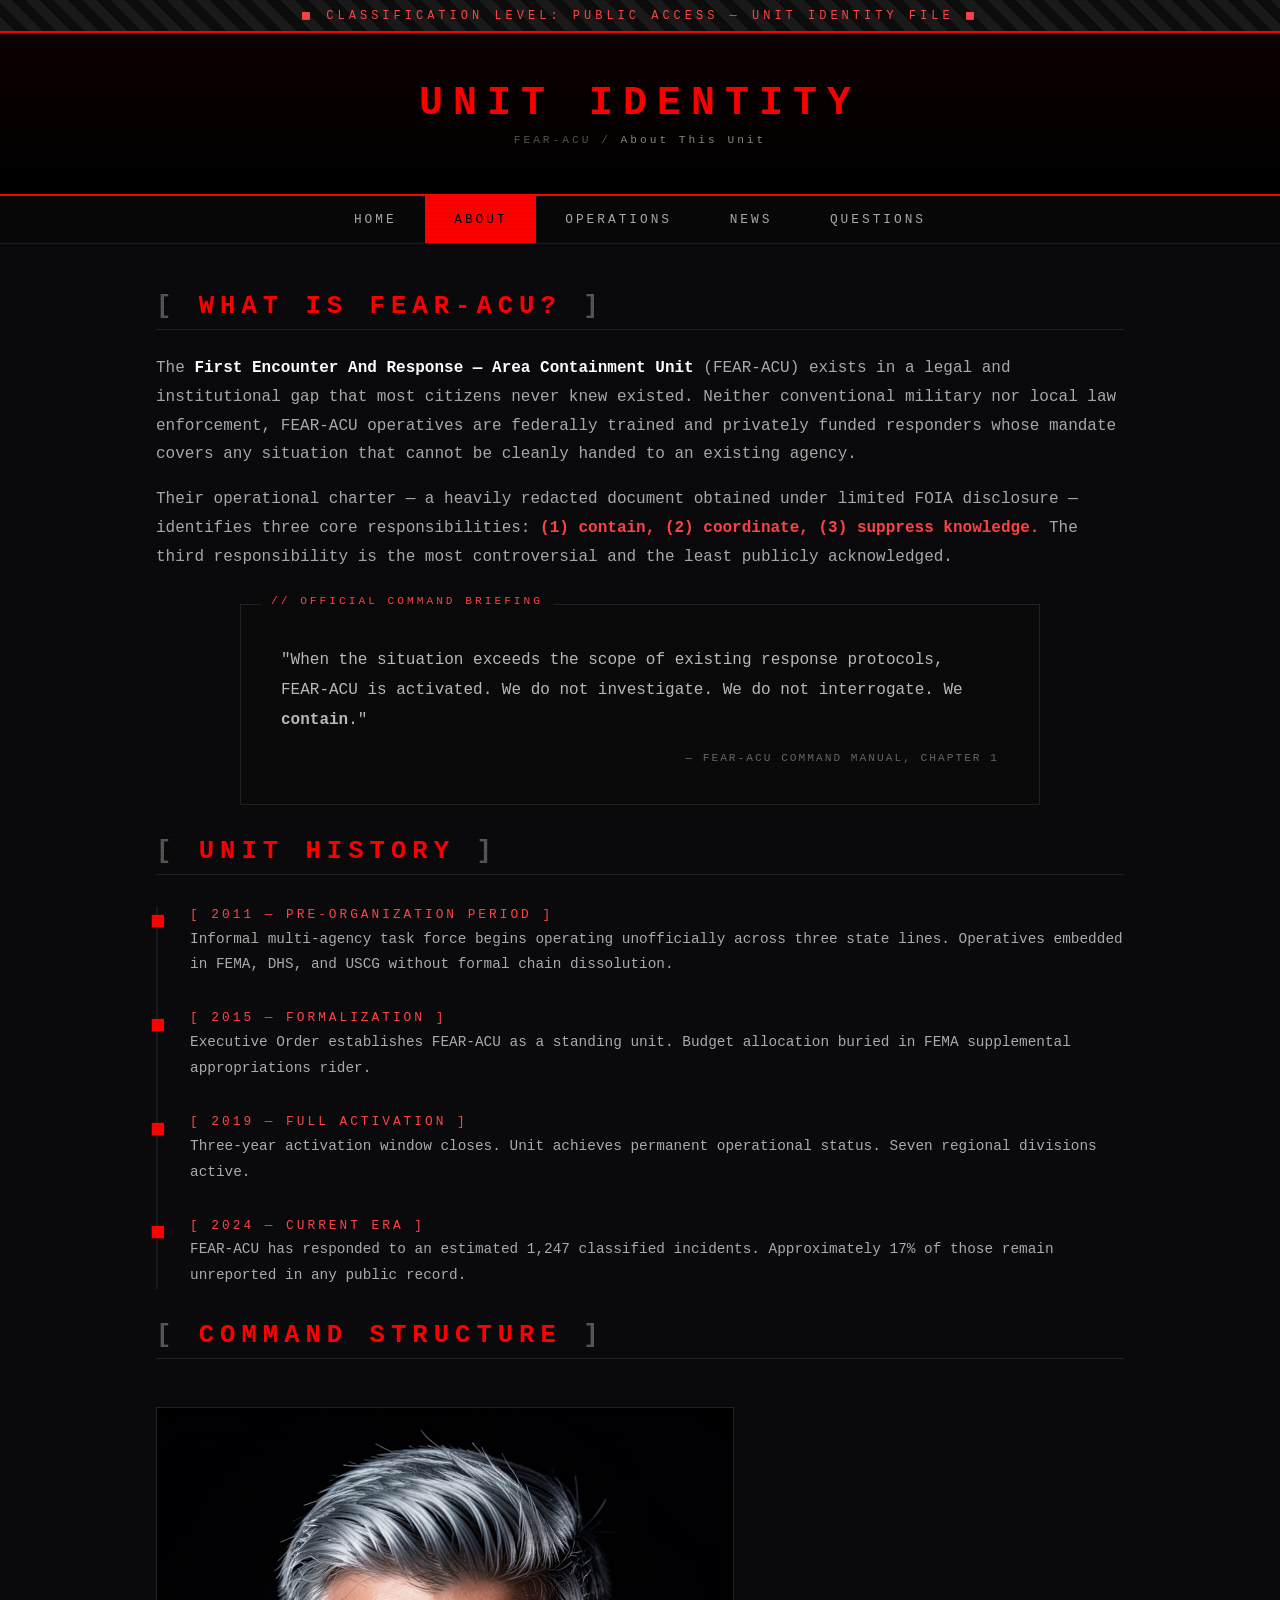
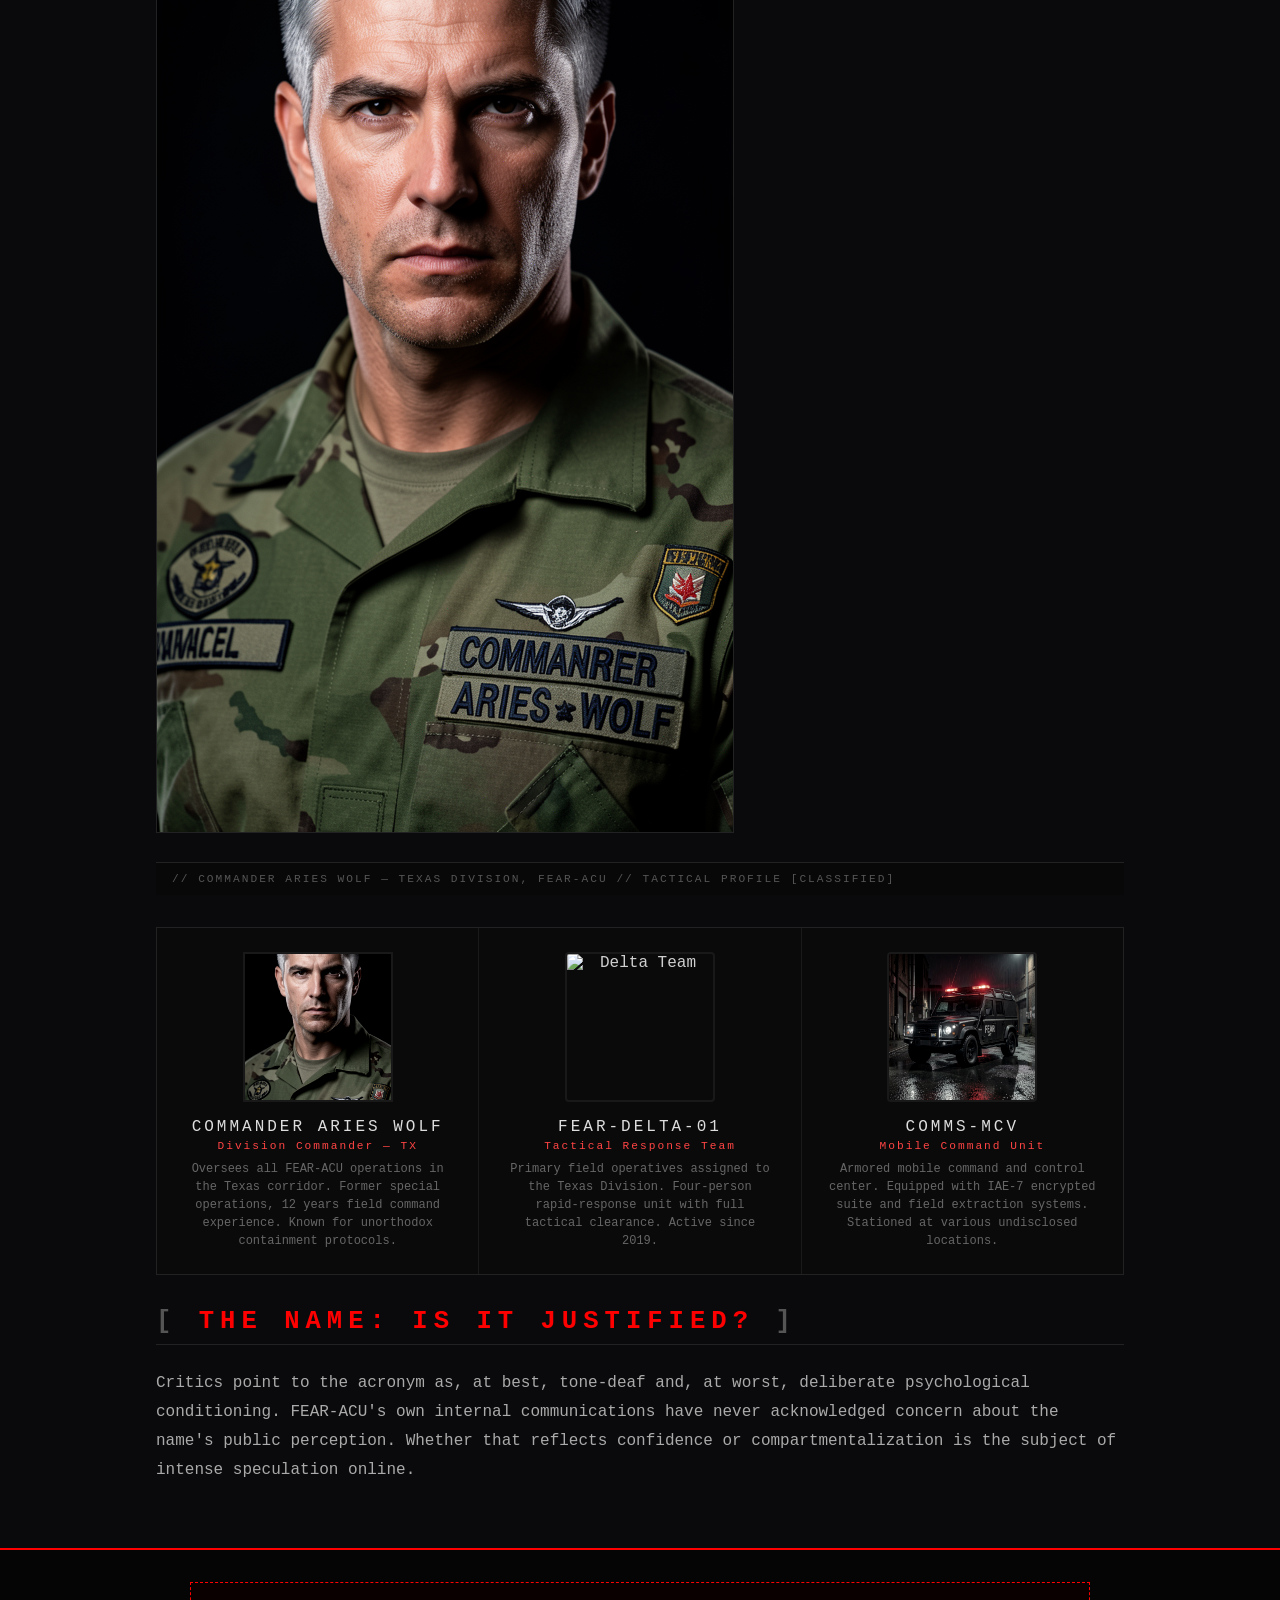
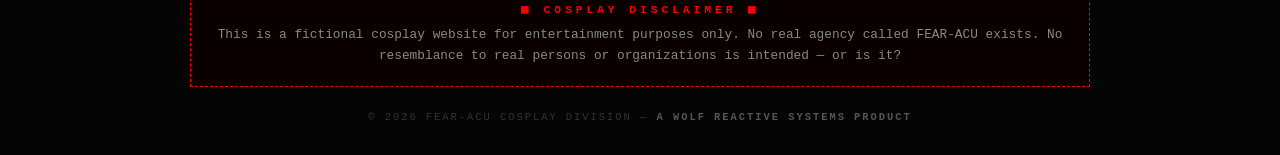
==== about.html @ 685857f3 "Initial commit: FEAR-ACU cosplay site – images + HTML + CSS" ====
<!DOCTYPE html>
<html lang="en">
<head>
    <meta charset="UTF-8">
    <meta name="viewport" content="width=device-width, initial-scale=1.0">
    <title>About FEAR-ACU | Unit Identity and Purpose</title>
    <link rel="stylesheet" href="style.css">
    <style>
        /* page-specific overrides */
        .about-hero {
            background: linear-gradient(180deg, #0d0000 0%, #000 100%);
            border-bottom: 2px solid #ff0000;
            padding: 3rem 1rem;
            text-align: center;
        }
        .about-hero h1 {
            font-size: 2.5rem;
            color: #ff0000;
            letter-spacing: 10px;
            text-transform: uppercase;
        }
        .about-hero .breadcrumb {
            font-size: 0.7rem;
            color: #555;
            letter-spacing: 3px;
            margin-top: 0.5rem;
        }
        .about-hero .breadcrumb span { color: #888; }

        .timeline {
            border-left: 2px solid #1a1a1a;
            padding-left: 2rem;
            margin: 2rem 0;
        }
        .timeline-item {
            margin-bottom: 2rem;
            position: relative;
        }
        .timeline-item::before {
            content: '◼';
            position: absolute;
            left: -2.5rem;
            top: 0.1rem;
            color: #ff0000;
            font-size: 1.2rem;
        }
        .tl-year {
            color: #ff4444;
            font-size: 0.8rem;
            letter-spacing: 3px;
            margin-bottom: 0.3rem;
        }
        .tl-text {
            color: #aaa;
            line-height: 1.8;
            font-size: 0.9rem;
        }
    </style>
</head>
<body>
    <div class="classified-bar">◼ CLASSIFICATION LEVEL: PUBLIC ACCESS — UNIT IDENTITY FILE ◼</div>

    <div class="about-hero">
        <h1>Unit Identity</h1>
        <div class="breadcrumb">FEAR-ACU / <span>About This Unit</span></div>
    </div>

    <nav>
        <ul>
            <li><a href="index.html">Home</a></li>
            <li><a href="about.html" class="active">About</a></li>
            <li><a href="operations.html">Operations</a></li>
            <li><a href="news.html">News</a></li>
            <li><a href="questions.html">Questions</a></li>
        </ul>
    </nav>

    <section>
        <h2>What Is FEAR-ACU?</h2>

        <p>
            The <strong style="color:#fff;">First Encounter And Response — Area Containment Unit</strong> (FEAR-ACU) exists
            in a legal and institutional gap that most citizens never knew existed. Neither conventional military nor local
            law enforcement, FEAR-ACU operatives are federally trained and privately funded responders whose mandate covers
            any situation that cannot be cleanly handed to an existing agency.
        </p>
        <p>
            Their operational charter — a heavily redacted document obtained under limited FOIA disclosure — identifies
            three core responsibilities: <strong style="color:#ff4444;">(1) contain, (2) coordinate, (3) suppress knowledge.</strong>
            The third responsibility is the most controversial and the least publicly acknowledged.
        </p>

        <div class="mission-block">
            <p>"When the situation exceeds the scope of existing response protocols, FEAR-ACU is activated. We do not investigate. We do not interrogate. We <strong>contain</strong>."</p>
            <div style="text-align:right; color:#666; font-size:0.7rem; letter-spacing:2px; margin-top:0.5rem;">— FEAR-ACU COMMAND MANUAL, CHAPTER 1</div>
        </div>

        <h2>Unit History</h2>
        <div class="timeline">
            <div class="timeline-item">
                <div class="tl-year">[ 2011 — PRE-ORGANIZATION PERIOD ]</div>
                <div class="tl-text">Informal multi-agency task force begins operating unofficially across three state lines. Operatives embedded in FEMA, DHS, and USCG without formal chain dissolution.</div>
            </div>
            <div class="timeline-item">
                <div class="tl-year">[ 2015 — FORMALIZATION ]</div>
                <div class="tl-text">Executive Order establishes FEAR-ACU as a standing unit. Budget allocation buried in FEMA supplemental appropriations rider.</div>
            </div>
            <div class="timeline-item">
                <div class="tl-year">[ 2019 — FULL ACTIVATION ]</div>
                <div class="tl-text">Three-year activation window closes. Unit achieves permanent operational status. Seven regional divisions active.</div>
            </div>
            <div class="timeline-item">
                <div class="tl-year">[ 2024 — CURRENT ERA ]</div>
                <div class="tl-text">FEAR-ACU has responded to an estimated 1,247 classified incidents. Approximately 17% of those remain unreported in any public record.</div>
            </div>
        </div>

        <h2>Command Structure</h2>
        <img src="images/commander-aries.png" alt="Commander Aries Wolf" class="img-block">
        <div class="img-caption">// COMMANDER ARIES WOLF — TEXAS DIVISION, FEAR-ACU // TACTICAL PROFILE [CLASSIFIED]</div>

        <div class="team-grid">
            <div class="team-card">
                <img src="images/commander-aries.png" alt="Commander Wolf">
                <div class="team-name">Commander Aries Wolf</div>
                <div class="team-rank">Division Commander — TX</div>
                <div class="team-role">Oversees all FEAR-ACU operations in the Texas corridor. Former special operations, 12 years field command experience. Known for unorthodox containment protocols.</div>
            </div>
            <div class="team-card">
                <img src="images/team.png" alt="Delta Team" style="border-radius:4px;">
                <div class="team-name">FEAR-DELTA-01</div>
                <div class="team-rank">Tactical Response Team</div>
                <div class="team-role">Primary field operatives assigned to the Texas Division. Four-person rapid-response unit with full tactical clearance. Active since 2019.</div>
            </div>
            <div class="team-card">
                <img src="images/vehicle.png" alt="Mobile Command" style="border-radius:4px;">
                <div class="team-name">COMMS-MCV</div>
                <div class="team-rank">Mobile Command Unit</div>
                <div class="team-role">Armored mobile command and control center. Equipped with IAE-7 encrypted suite and field extraction systems. Stationed at various undisclosed locations.</div>
            </div>
        </div>

        <h2>The Name: Is It Justified?</h2>
        <p>
            Critics point to the acronym as, at best, tone-deaf and, at worst, deliberate psychological conditioning.
            FEAR-ACU's own internal communications have never acknowledged concern about the name's public perception.
            Whether that reflects confidence or compartmentalization is the subject of intense speculation online.
        </p>

    </section>

    <footer>
        <div class="disclaimer">
            <div class="disclaimer-label">◼ Cosplay Disclaimer ◼</div>
            <p>This is a fictional cosplay website for entertainment purposes only. No real agency called FEAR-ACU exists. No resemblance to real persons or organizations is intended — or is it?</p>
        </div>
        <div class="corp-info">© 2026 FEAR-ACU COSPLAY DIVISION — <b>A WOLF REACTIVE SYSTEMS PRODUCT</b></div>
    </footer>

    <script>
        document.head.insertAdjacentHTML('beforeend', `
            <style>
                body::after{content:'';position:fixed;top:0;left:0;right:0;bottom:0;
                background:repeating-linear-gradient(0deg,transparent,transparent 2px,rgba(0,0,0,0.03) 2px,rgba(0,0,0,0.03) 4px);
                pointer-events:none;z-index:9999;}
            </style>`);
    </script>
</body>
</html>
---- style.css ----
* { margin: 0; padding: 0; box-sizing: border-box; }

        body {
            background: #0a0a0c;
            color: #c8c8c8;
            font-family: 'Courier New', Courier, monospace;
            min-height: 100vh;
        }

        /* CLASSIFIED BAR */
        .classified-bar {
            background: repeating-linear-gradient(
                45deg,
                #1a1a1a,
                #1a1a1a 10px,
                #0d0d0d 10px,
                #0d0d0d 20px
            );
            text-align: center;
            padding: 8px;
            border-bottom: 2px solid #ff0000;
            font-size: 0.75rem;
            letter-spacing: 4px;
            color: #ff4444;
            text-transform: uppercase;
            animation: blink-bar 3s infinite;
        }
        @keyframes blink-bar {
            0%, 90%, 100% { opacity: 1; }
            95% { opacity: 0.4; }
        }

        /* HEADER */
        header {
            background: linear-gradient(180deg, #0d0d0d 0%, #000 100%);
            border-bottom: 1px solid #222;
            padding: 2rem 1rem;
            text-align: center;
            position: relative;
            overflow: hidden;
        }
        header::before {
            content: '▌▌▌▌▌▌';
            position: absolute;
            top: 0;
            left: 0;
            right: 0;
            color: #ff0000;
            font-size: 0.6rem;
            letter-spacing: 4px;
            line-height: 1.2rem;
            opacity: 0.3;
        }
        .logo {
            display: flex;
            flex-direction: column;
            align-items: center;
            gap: 1rem;
        }
        .logo-img {
            width: 140px;
            height: 140px;
            border: 2px solid #ff0000;
            image-rendering: auto;
        }
        .logo-text {
            font-size: 2.8rem;
            font-weight: bold;
            color: #ff0000;
            letter-spacing: 8px;
            text-shadow: 0 0 20px rgba(255,0,0,0.5), 0 0 40px rgba(255,0,0,0.3);
            line-height: 1.1;
        }
        .logo-subtitle {
            font-size: 0.9rem;
            color: #888;
            letter-spacing: 6px;
            margin-top: 0.5rem;
        }
        .status-badge {
            display: inline-block;
            margin-top: 1rem;
            padding: 4px 16px;
            border: 1px solid #ff0000;
            color: #ff0000;
            font-size: 0.7rem;
            letter-spacing: 3px;
            background: rgba(255,0,0,0.05);
        }
        .status-dot {
            display: inline-block;
            width: 8px;
            height: 8px;
            background: #ff0000;
            border-radius: 50%;
            margin-right: 8px;
            animation: pulse-dot 1.5s infinite;
        }
        @keyframes pulse-dot {
            0%, 100% { opacity: 1; box-shadow: 0 0 6px #ff0000; }
            50% { opacity: 0.3; box-shadow: 0 0 2px #ff0000; }
        }

        /* NAVIGATION */
        nav {
            background: #080808;
            border-bottom: 1px solid #1a1a1a;
            padding: 0;
            position: sticky;
            top: 0;
            z-index: 100;
        }
        nav ul {
            list-style: none;
            display: flex;
            justify-content: center;
            flex-wrap: wrap;
        }
        nav li {
            position: relative;
        }
        nav a {
            display: block;
            padding: 1rem 1.8rem;
            color: #aaa;
            text-decoration: none;
            font-size: 0.8rem;
            letter-spacing: 3px;
            text-transform: uppercase;
            border-right: 1px solid #111;
            transition: all 0.2s;
        }
        nav a:hover, nav a.active {
            background: #ff0000;
            color: #000;
        }
        nav a:last-child { border-right: none; }

        /* SECTIONS */
        section {
            padding: 3rem 1rem;
            max-width: 1000px;
            margin: 0 auto;
        }
        h2 {
            color: #ff0000;
            font-size: 1.6rem;
            letter-spacing: 6px;
            text-transform: uppercase;
            border-bottom: 1px solid #222;
            padding-bottom: 0.5rem;
            margin-bottom: 1.5rem;
        }
        h2::before {
            content: '[ ';
            color: #555;
        }
        h2::after {
            content: ' ]';
            color: #555;
        }
        h3 {
            color: #ddd;
            letter-spacing: 2px;
            margin: 1.5rem 0 0.5rem;
            font-size: 1.1rem;
        }
        p {
            line-height: 1.8;
            margin-bottom: 1rem;
            color: #aaa;
        }

        /* HOME - SPLASH LAYOUT */
        #home {
            padding: 0;
        }
        .hero {
            position: relative;
            text-align: center;
            min-height: 70vh;
            display: flex;
            align-items: center;
            justify-content: center;
            flex-direction: column;
            padding: 3rem 1rem;
            background: radial-gradient(ellipse at center, #1a0000 0%, #000 70%);
            border-bottom: 2px solid #ff0000;
        }
        .hero-line {
            font-size: 0.75rem;
            letter-spacing: 8px;
            color: #ff4444;
            text-transform: uppercase;
            margin: 0.3rem 0;
        }
        .hero-title {
            font-size: 5rem;
            font-weight: bold;
            color: #ff0000;
            letter-spacing: 15px;
            text-shadow: 0 0 30px rgba(255,0,0,0.6), 0 0 60px rgba(255,0,0,0.3);
            margin: 1rem 0;
            line-height: 1;
        }
        .hero-sub {
            font-size: 1.6rem;
            color: #aaa;
            letter-spacing: 6px;
            margin: 0.5rem 0;
        }
        .hero-unit-type {
            font-size: 1rem;
            letter-spacing: 4px;
            color: #666;
            margin-top: 1.5rem;
            border-top: 1px solid #333;
            padding-top: 1rem;
        }
        .hero-unit-type span {
            color: #aaa;
        }

        /* MISSION BLOCK */
        .mission-block {
            background: #0a0a0a;
            border: 1px solid #222;
            padding: 2.5rem;
            margin: 2rem auto;
            max-width: 800px;
            position: relative;
        }
        .mission-block::before {
            content: '// OFFICIAL COMMAND BRIEFING';
            position: absolute;
            top: -10px;
            left: 20px;
            background: #0a0a0a;
            padding: 0 10px;
            color: #ff4444;
            font-size: 0.7rem;
            letter-spacing: 3px;
        }
        .mission-block p {
            color: #bbb;
            font-size: 1rem;
            line-height: 1.9;
        }

        /* HOME STAT STRIP */
        .stat-strip {
            display: grid;
            grid-template-columns: repeat(auto-fit, minmax(200px, 1fr));
            gap: 1px;
            background: #1a1a1a;
            border-top: 1px solid #222;
            border-bottom: 1px solid #222;
        }
        .stat-box {
            background: #0a0a0a;
            padding: 1.5rem;
            text-align: center;
        }
        .stat-num {
            font-size: 2rem;
            color: #ff0000;
            font-weight: bold;
            letter-spacing: 3px;
        }
        .stat-label {
            font-size: 0.65rem;
            color: #666;
            letter-spacing: 3px;
            text-transform: uppercase;
            margin-top: 0.3rem;
        }

        /* VEHICLE SHOWCASE */
        .vehicle-showcase {
            display: grid;
            grid-template-columns: 1fr 1fr;
            align-items: center;
            gap: 2rem;
            border: 1px solid #222;
            padding: 2rem;
            margin: 2rem 0;
            background: #0a0a0a;
        }
        .vehicle-img {
            width: 100%;
            border: 1px solid #222;
            display: block;
        }
        .vehicle-specs h3 {
            color: #ff4444;
            letter-spacing: 3px;
            margin-bottom: 1rem;
        }
        .spec-row {
            display: flex;
            justify-content: space-between;
            border-bottom: 1px dotted #222;
            padding: 0.4rem 0;
            font-size: 0.85rem;
        }
        .spec-key { color: #666; letter-spacing: 2px; text-transform: uppercase; }
        .spec-val { color: #ccc; }

        /* IMAGE BLOCKS */
        .img-block {
            border: 1px solid #222;
            margin: 1.5rem 0;
            overflow: hidden;
        }
        .img-block img {
            width: 100%;
            display: block;
            opacity: 0.85;
            transition: opacity 0.3s;
            filter: saturate(0.7);
        }
        .img-block:hover img { opacity: 1; filter: saturate(1); }
        .img-caption {
            background: #080808;
            padding: 0.6rem 1rem;
            font-size: 0.7rem;
            color: #555;
            letter-spacing: 2px;
            text-transform: uppercase;
            border-top: 1px solid #222;
        }

        /* ABOUT - TEAM GRID */
        .team-grid {
            display: grid;
            grid-template-columns: repeat(auto-fit, minmax(240px, 1fr));
            gap: 1px;
            background: #1a1a1a;
            border: 1px solid #222;
            margin: 2rem 0;
        }
        .team-card {
            background: #0a0a0a;
            padding: 1.5rem;
            text-align: center;
            transition: background 0.3s;
        }
        .team-card:hover { background: #0d0000; }
        .team-card img {
            width: 150px;
            height: 150px;
            object-fit: cover;
            border: 2px solid #222;
            margin-bottom: 1rem;
            filter: grayscale(40%) contrast(1.1);
            display: block;
            margin: 0 auto 1rem;
        }
        .team-name {
            color: #ddd;
            font-size: 1rem;
            letter-spacing: 3px;
            text-transform: uppercase;
            margin-bottom: 0.3rem;
        }
        .team-rank {
            color: #ff4444;
            font-size: 0.7rem;
            letter-spacing: 2px;
        }
        .team-role {
            color: #666;
            font-size: 0.75rem;
            margin-top: 0.5rem;
            line-height: 1.5;
        }

        /* NEWS GRID */
        .news-grid {
            display: grid;
            grid-template-columns: repeat(auto-fit, minmax(300px, 1fr));
            gap: 1px;
            background: #1a1a1a;
            border: 1px solid #222;
        }
        .news-card {
            background: #0a0a0a;
            padding: 1.5rem;
            border-bottom: 1px solid #1a1a1a;
        }
        .news-tag {
            background: #ff0000;
            color: #000;
            padding: 2px 8px;
            font-size: 0.6rem;
            letter-spacing: 2px;
            text-transform: uppercase;
            display: inline-block;
            margin-bottom: 0.8rem;
            font-weight: bold;
        }
        .news-card h3 {
            color: #ddd;
            font-size: 0.95rem;
            letter-spacing: 1px;
            margin-bottom: 0.5rem;
            line-height: 1.4;
        }
        .news-card p {
            color: #888;
            font-size: 0.8rem;
            line-height: 1.7;
        }
        .news-date {
            color: #444;
            font-size: 0.65rem;
            letter-spacing: 2px;
            margin-top: 1rem;
        }

        /* QUESTIONS SECTION */
        .question-list {
            border: 1px solid #222;
            background: #0a0a0a;
        }
        .question-item {
            padding: 1.2rem 1.5rem;
            border-bottom: 1px solid #1a1a1a;
            display: flex;
            align-items: flex-start;
            gap: 1rem;
        }
        .question-item:last-child { border-bottom: none; }
        .q-mark {
            color: #ff0000;
            font-size: 1.5rem;
            font-weight: bold;
            flex-shrink: 0;
            line-height: 1;
        }
        .q-text {
            color: #bbb;
            font-size: 0.9rem;
            line-height: 1.7;
            font-style: italic;
        }

        /* CONTACT */
        .contact-box {
            border: 1px solid #222;
            padding: 2rem;
            background: #0a0a0a;
            text-align: center;
        }
        .contact-box a {
            color: #ff4444;
            letter-spacing: 2px;
        }

        /* FOOTER + DISCLAIMER */
        footer {
            background: #050505;
            border-top: 2px solid #ff0000;
            padding: 2rem 1rem;
            text-align: center;
        }
        .disclaimer {
            background: #0a0000;
            border: 1px dashed #ff0000;
            padding: 1.2rem;
            margin: 0 auto 1.5rem;
            max-width: 900px;
        }
        .disclaimer-label {
            color: #ff0000;
            font-size: 0.7rem;
            letter-spacing: 4px;
            text-transform: uppercase;
            margin-bottom: 0.5rem;
            font-weight: bold;
        }
        .disclaimer p {
            color: #888;
            font-size: 0.8rem;
            line-height: 1.7;
            margin: 0;
        }
        .corp-info {
            color: #333;
            font-size: 0.65rem;
            letter-spacing: 2px;
            text-transform: uppercase;
        }
        .corp-info b { color: #555; }

        /* MOBILE */
        @media (max-width: 600px) {
            .hero-title { font-size: 2.8rem; letter-spacing: 8px; }
            .hero-sub { font-size: 1.1rem; letter-spacing: 3px; }
            nav a { padding: 0.8rem 1rem; font-size: 0.7rem; letter-spacing: 1px; }
            .vehicle-showcase { grid-template-columns: 1fr; }
        }
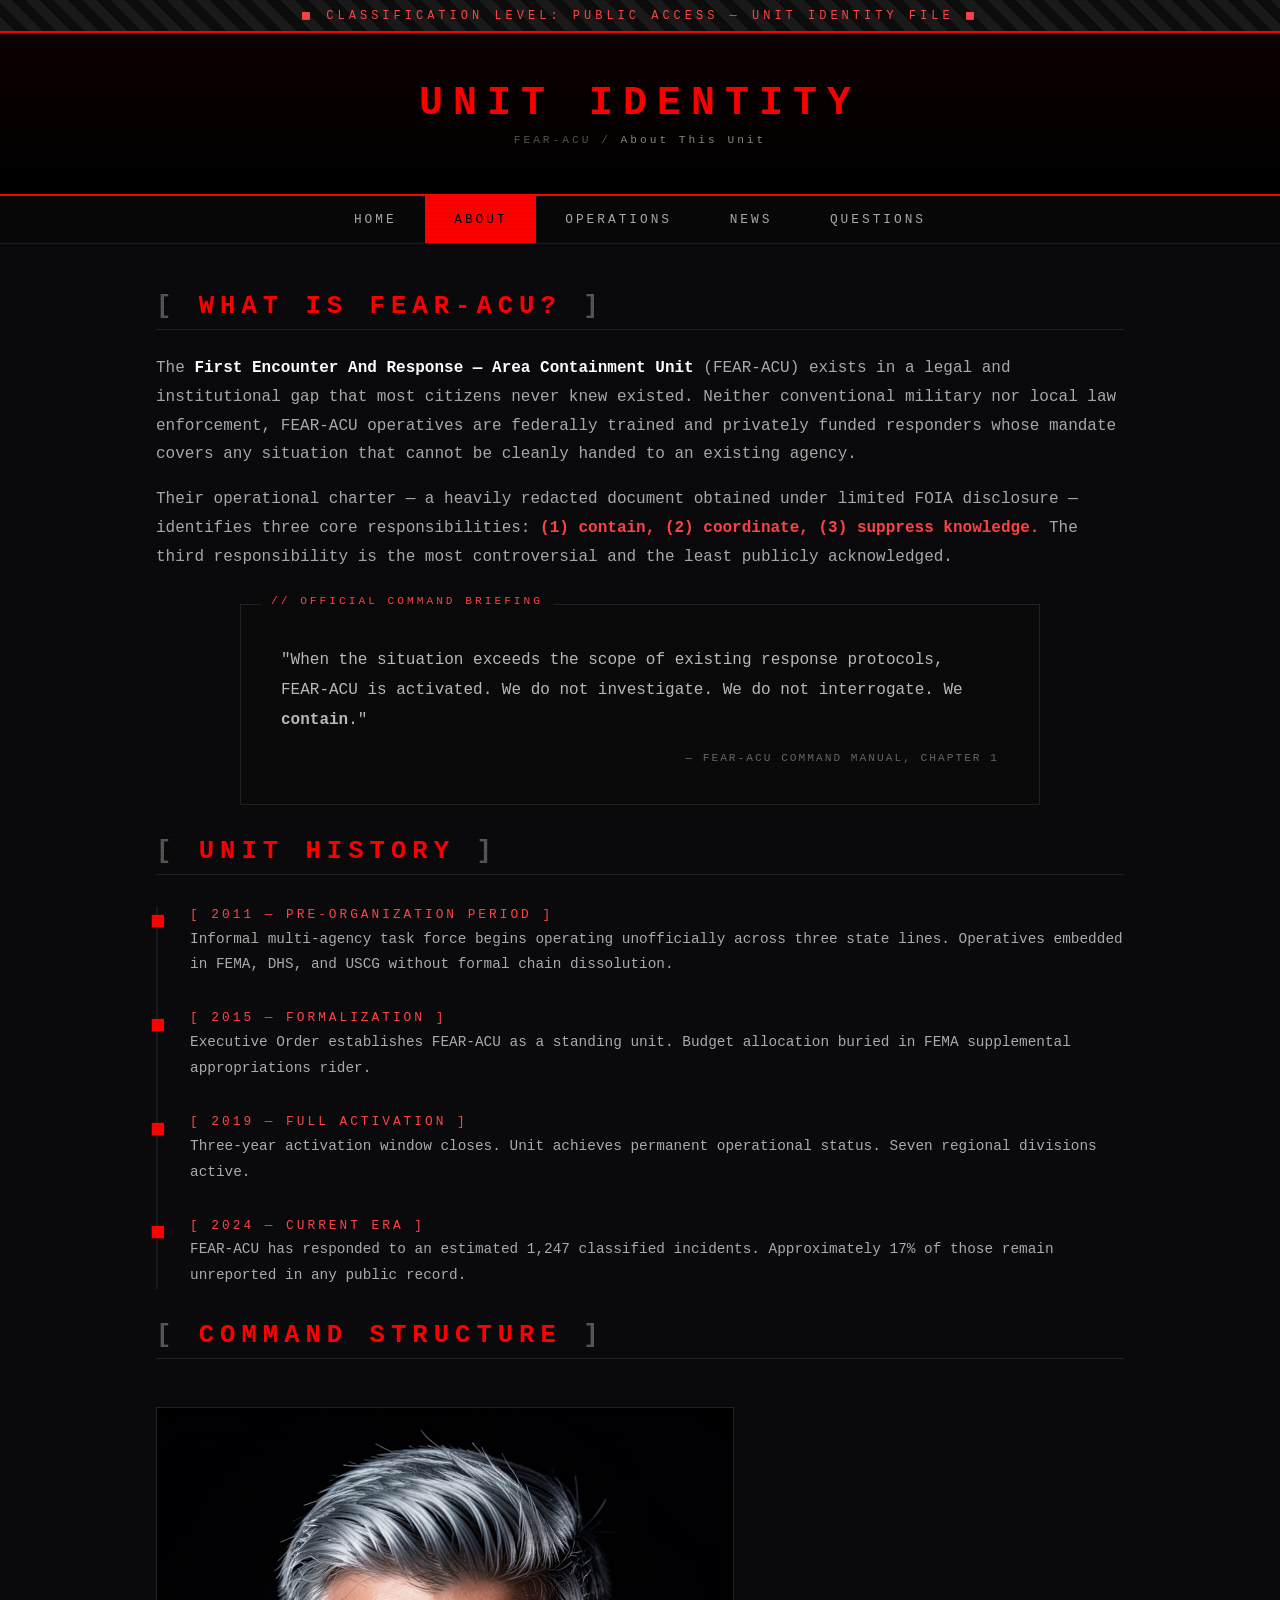
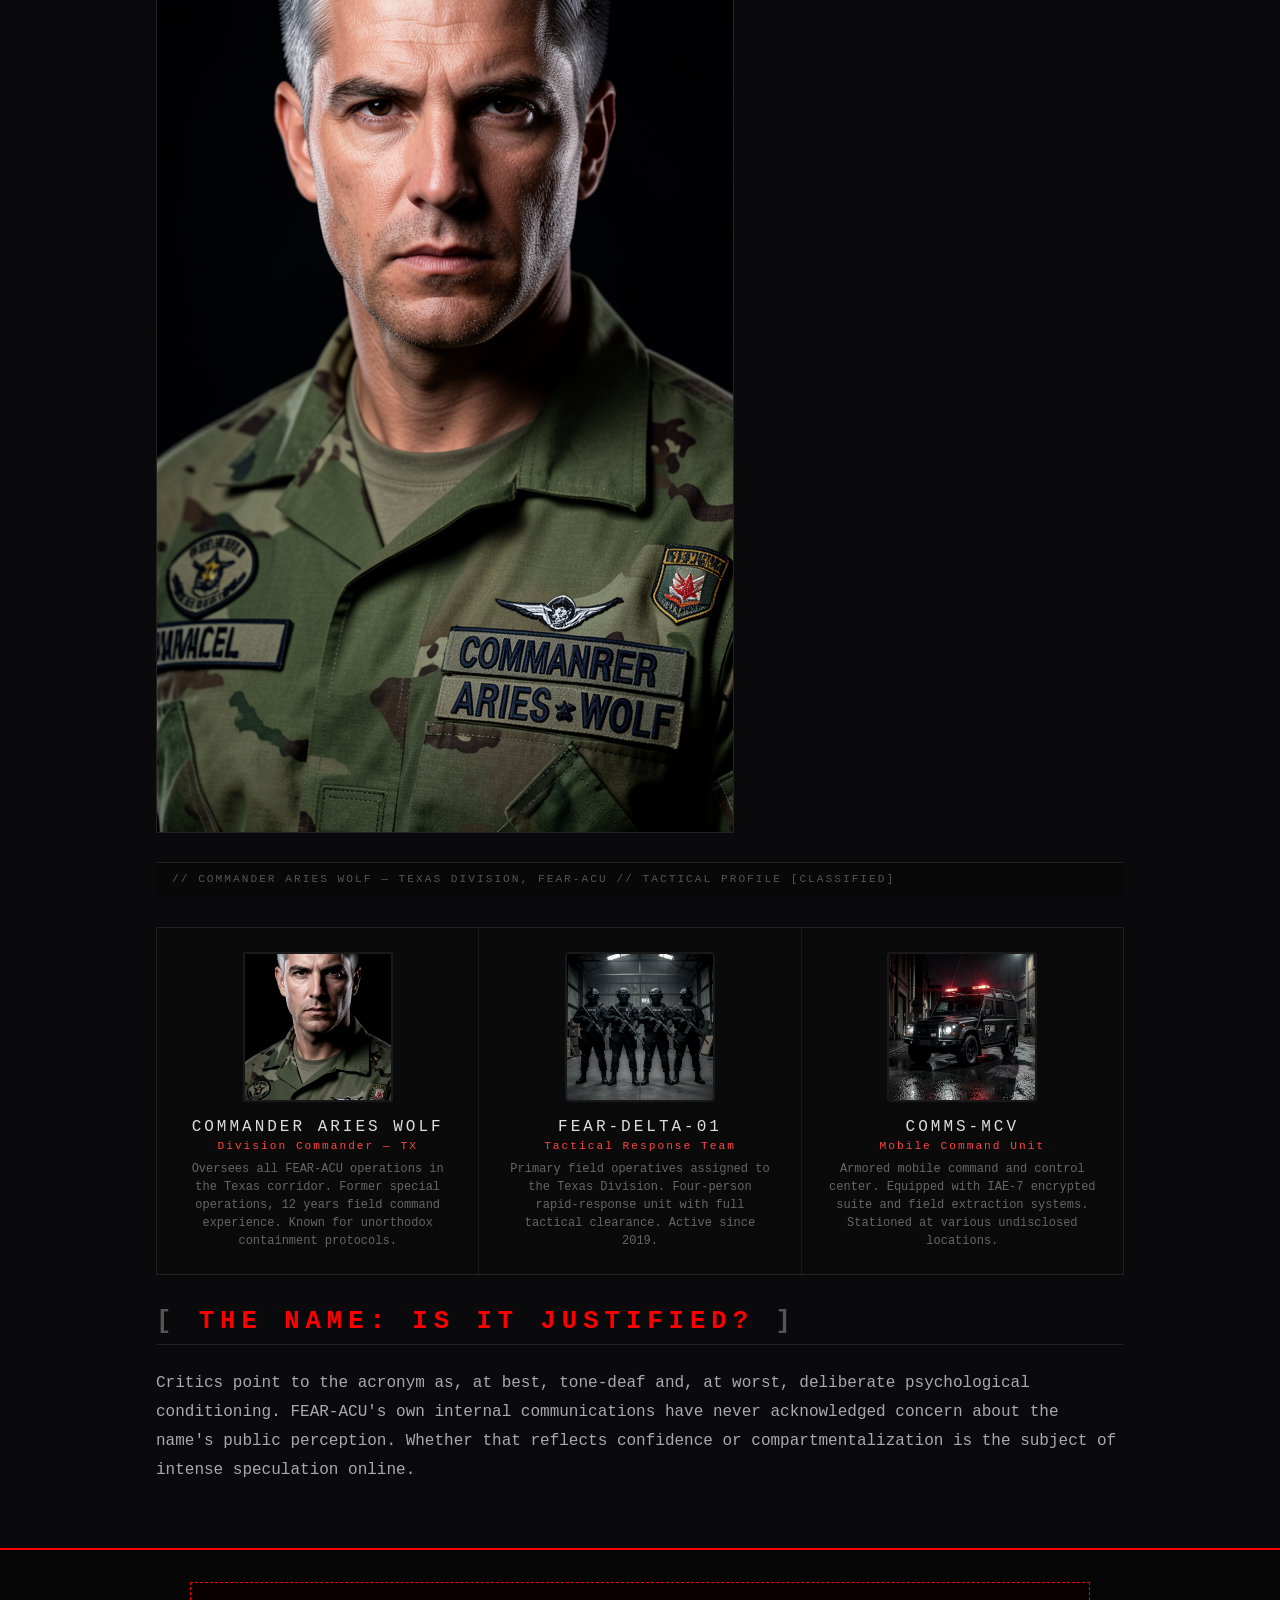
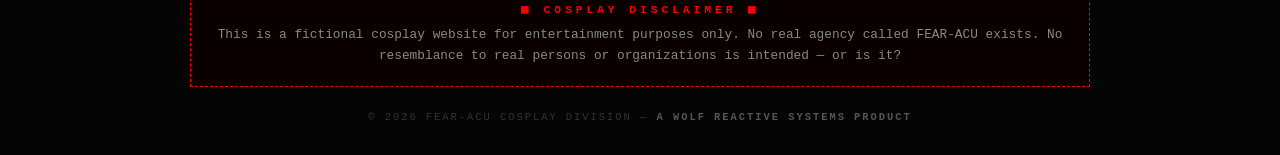
==== commit 825686bb: "Fix nav: News tab points to fearacu-news-wire GitHub Pages" ====
--- a/about.html
+++ b/about.html
@@ -70,7 +70,7 @@
             <li><a href="index.html">Home</a></li>
             <li><a href="about.html" class="active">About</a></li>
             <li><a href="operations.html">Operations</a></li>
-            <li><a href="news.html">News</a></li>
+            <li><a href="https://propertymonitor-web.github.io/fearacu-news-wire/">News</a></li>
             <li><a href="questions.html">Questions</a></li>
         </ul>
     </nav>
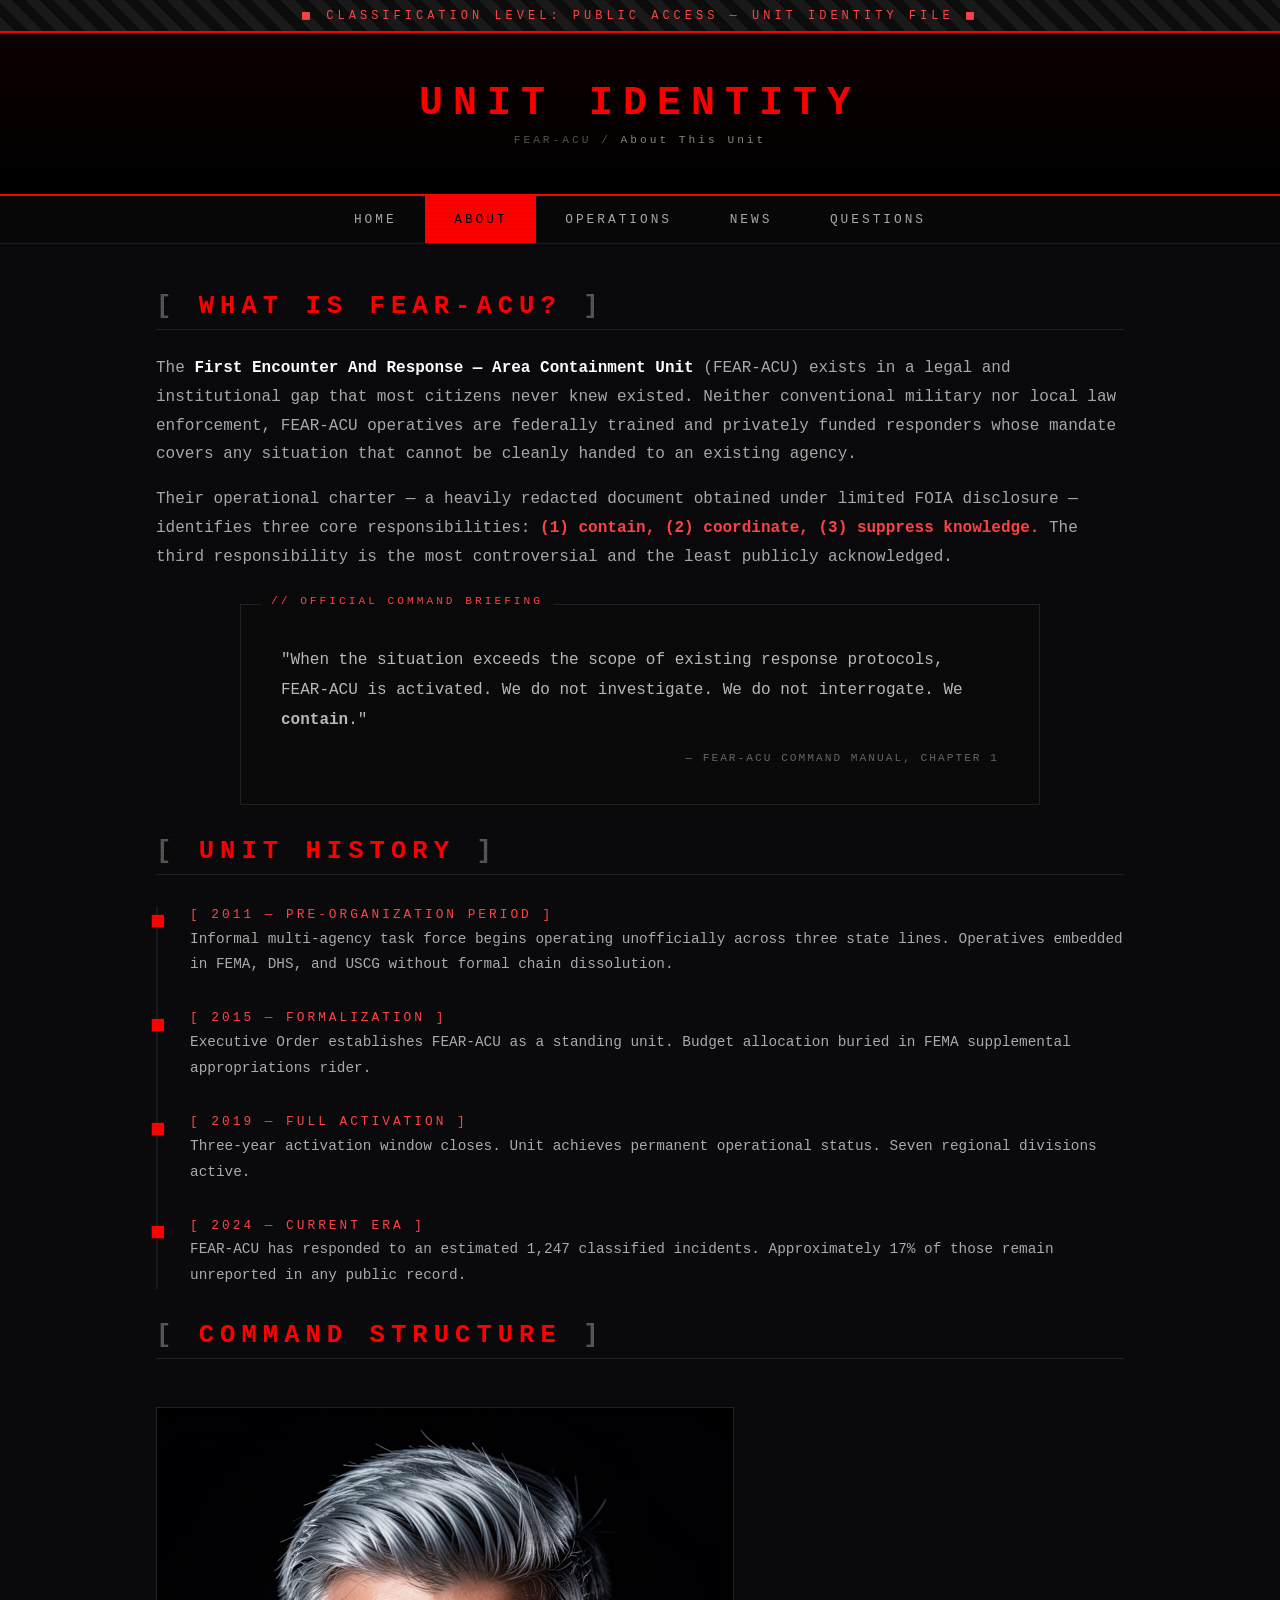
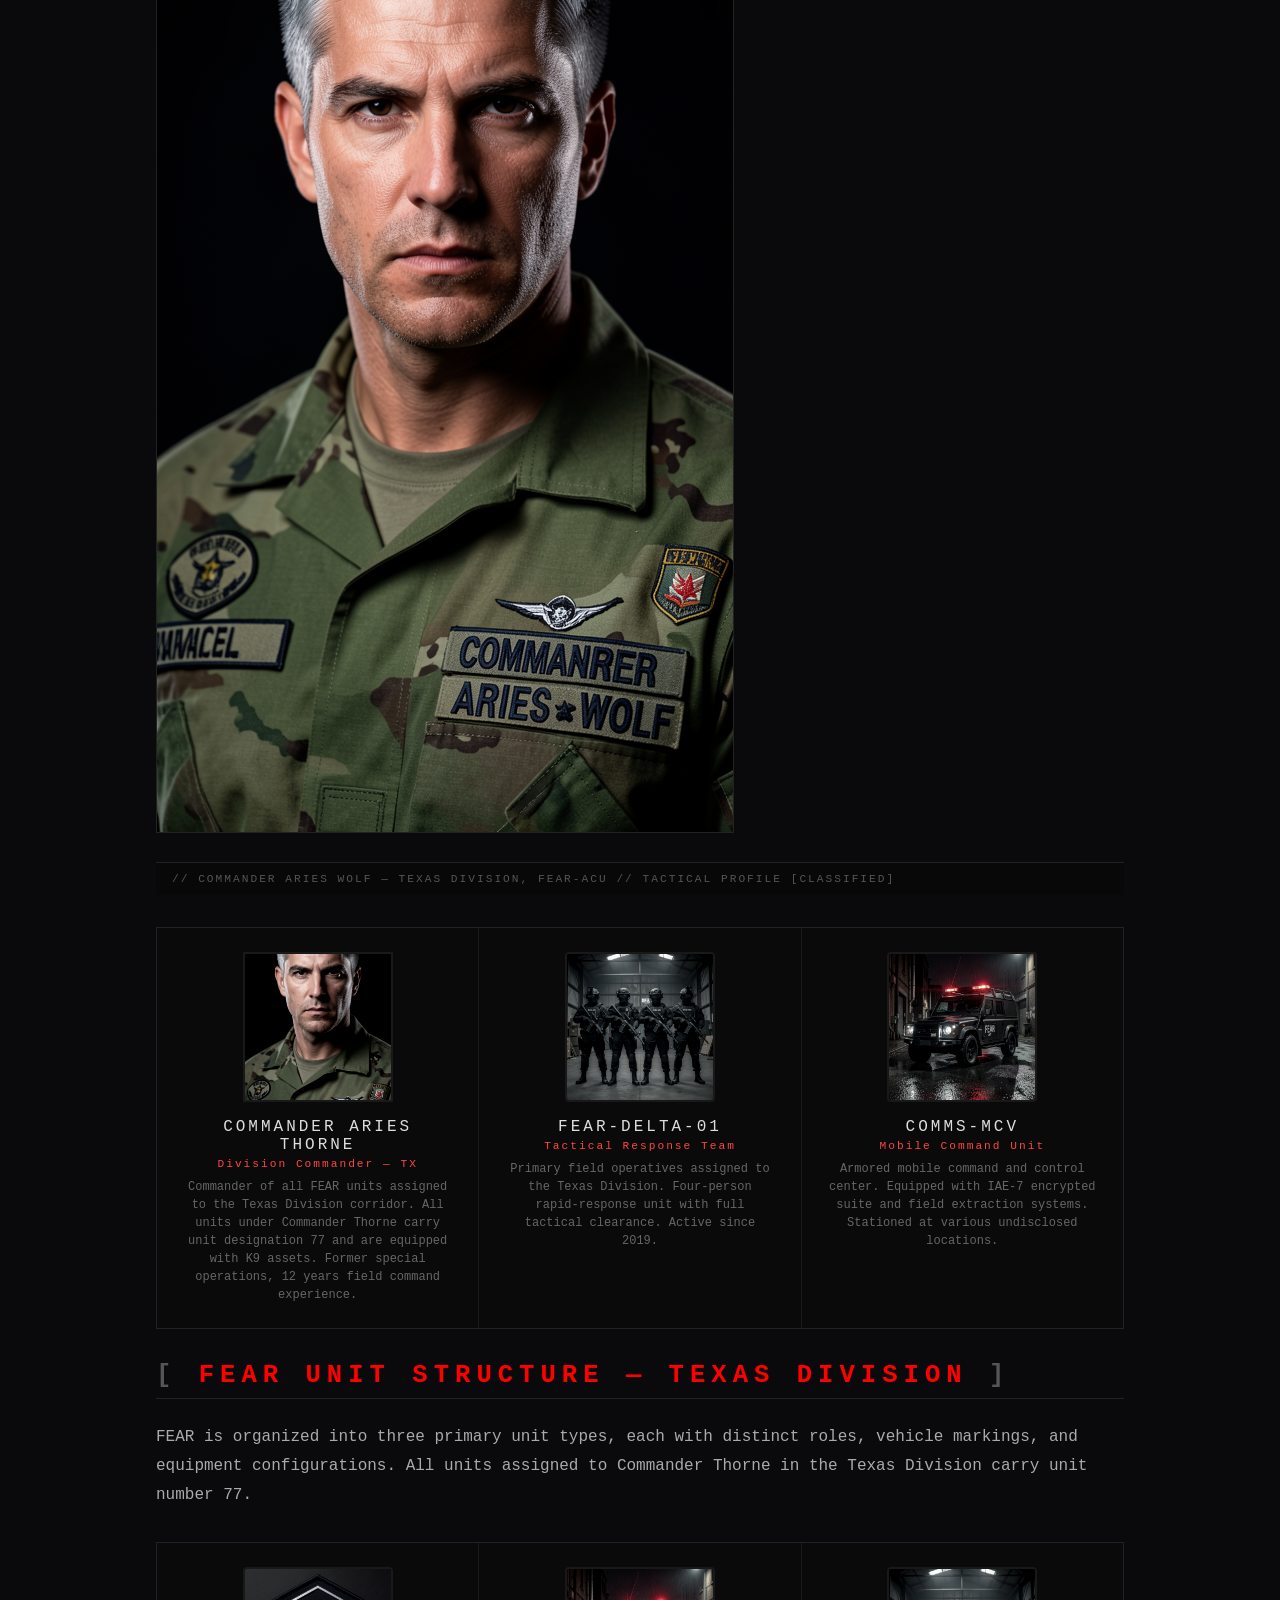
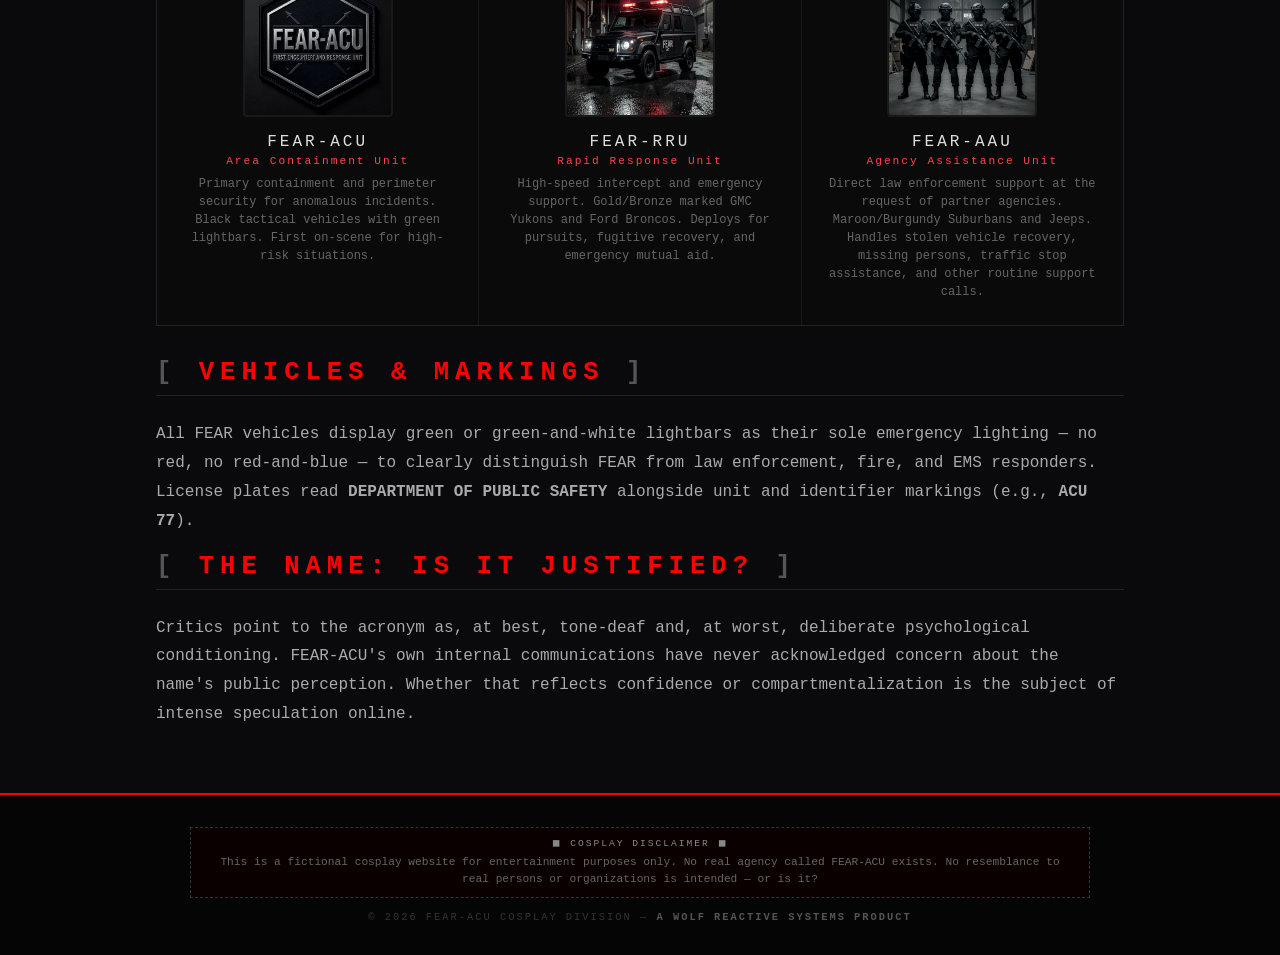
==== commit 56818f51: "Add unit structure, commander Thorne, K9/77, green lightbars, mundane calls detail" ====
--- a/about.html
+++ b/about.html
@@ -70,7 +70,7 @@
             <li><a href="index.html">Home</a></li>
             <li><a href="about.html" class="active">About</a></li>
             <li><a href="operations.html">Operations</a></li>
-            <li><a href="https://propertymonitor-web.github.io/fearacu-news-wire/">News</a></li>
+            <li><a href="news.html">News</a></li>
             <li><a href="questions.html">Questions</a></li>
         </ul>
     </nav>
@@ -116,15 +116,15 @@
         </div>
 
         <h2>Command Structure</h2>
-        <img src="images/commander-aries.png" alt="Commander Aries Wolf" class="img-block">
+        <img src="images/commander-aries.png" alt="Commander Aries Thorne" class="img-block">
         <div class="img-caption">// COMMANDER ARIES WOLF — TEXAS DIVISION, FEAR-ACU // TACTICAL PROFILE [CLASSIFIED]</div>
 
         <div class="team-grid">
             <div class="team-card">
                 <img src="images/commander-aries.png" alt="Commander Wolf">
-                <div class="team-name">Commander Aries Wolf</div>
+                <div class="team-name">Commander Aries Thorne</div>
                 <div class="team-rank">Division Commander — TX</div>
-                <div class="team-role">Oversees all FEAR-ACU operations in the Texas corridor. Former special operations, 12 years field command experience. Known for unorthodox containment protocols.</div>
+                <div class="team-role">Commander of all FEAR units assigned to the Texas Division corridor. All units under Commander Thorne carry unit designation 77 and are equipped with K9 assets. Former special operations, 12 years field command experience.</div>
             </div>
             <div class="team-card">
                 <img src="images/team.png" alt="Delta Team" style="border-radius:4px;">
@@ -140,7 +140,16 @@
             </div>
         </div>
 
-        <h2>The Name: Is It Justified?</h2>
+        <h2>FEAR Unit Structure — Texas Division</h2>
+<p>FEAR is organized into three primary unit types, each with distinct roles, vehicle markings, and equipment configurations. All units assigned to Commander Thorne in the Texas Division carry unit number 77.</p>
+<div class="team-grid">
+    <div class="team-card"><img src="images/patch.png" alt="FEAR-ACU" style="border-radius:4px;"><div class="team-name">FEAR-ACU</div><div class="team-rank">Area Containment Unit</div><div class="team-role">Primary containment and perimeter security for anomalous incidents. Black tactical vehicles with green lightbars. First on-scene for high-risk situations.</div></div>
+    <div class="team-card"><img src="images/vehicle.png" alt="FEAR-RRU" style="border-radius:4px;"><div class="team-name">FEAR-RRU</div><div class="team-rank">Rapid Response Unit</div><div class="team-role">High-speed intercept and emergency support. Gold/Bronze marked GMC Yukons and Ford Broncos. Deploys for pursuits, fugitive recovery, and emergency mutual aid.</div></div>
+    <div class="team-card"><img src="images/team.png" alt="FEAR-AAU" style="border-radius:4px;"><div class="team-name">FEAR-AAU</div><div class="team-rank">Agency Assistance Unit</div><div class="team-role">Direct law enforcement support at the request of partner agencies. Maroon/Burgundy Suburbans and Jeeps. Handles stolen vehicle recovery, missing persons, traffic stop assistance, and other routine support calls.</div></div>
+</div>
+<h2>Vehicles & Markings</h2>
+<p>All FEAR vehicles display green or green-and-white lightbars as their sole emergency lighting — no red, no red-and-blue — to clearly distinguish FEAR from law enforcement, fire, and EMS responders. License plates read <strong>DEPARTMENT OF PUBLIC SAFETY</strong> alongside unit and identifier markings (e.g., <strong>ACU 77</strong>).</p>
+<h2>The Name: Is It Justified?</h2>
         <p>
             Critics point to the acronym as, at best, tone-deaf and, at worst, deliberate psychological conditioning.
             FEAR-ACU's own internal communications have never acknowledged concern about the name's public perception.
--- a/style.css
+++ b/style.css
@@ -466,23 +466,22 @@
         }
         .disclaimer {
             background: #0a0000;
-            border: 1px dashed #ff0000;
-            padding: 1.2rem;
-            margin: 0 auto 1.5rem;
+            border: 1px dashed #333;
+            padding: 0.6rem 1rem;
+            margin: 0 auto 0.8rem;
             max-width: 900px;
         }
         .disclaimer-label {
-            color: #ff0000;
+            color: #888;
+            font-size: 0.6rem;
+            letter-spacing: 2px;
+            text-transform: uppercase;
+            margin-bottom: 0.3rem;
+        }
+        .disclaimer p {
+            color: #666;
             font-size: 0.7rem;
-            letter-spacing: 4px;
-            text-transform: uppercase;
-            margin-bottom: 0.5rem;
-            font-weight: bold;
-        }
-        .disclaimer p {
-            color: #888;
-            font-size: 0.8rem;
-            line-height: 1.7;
+            line-height: 1.5;
             margin: 0;
         }
         .corp-info {
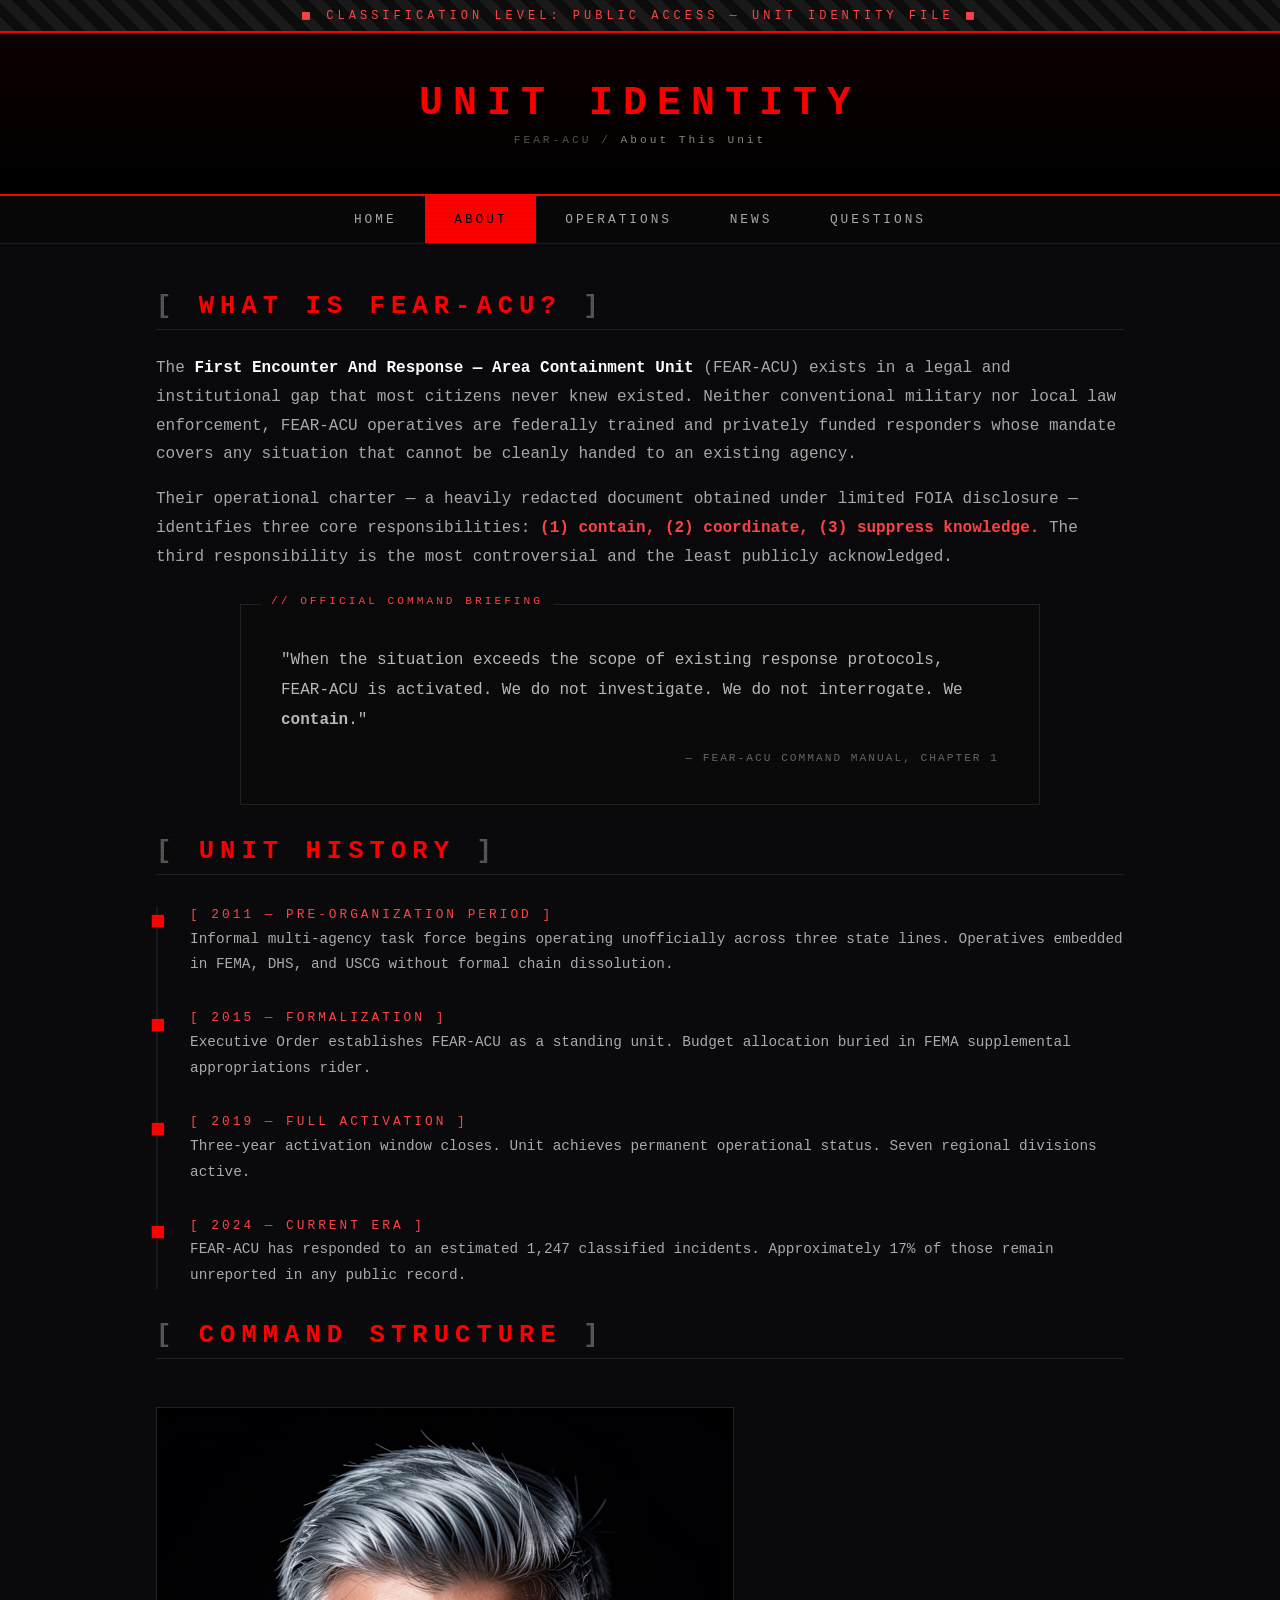
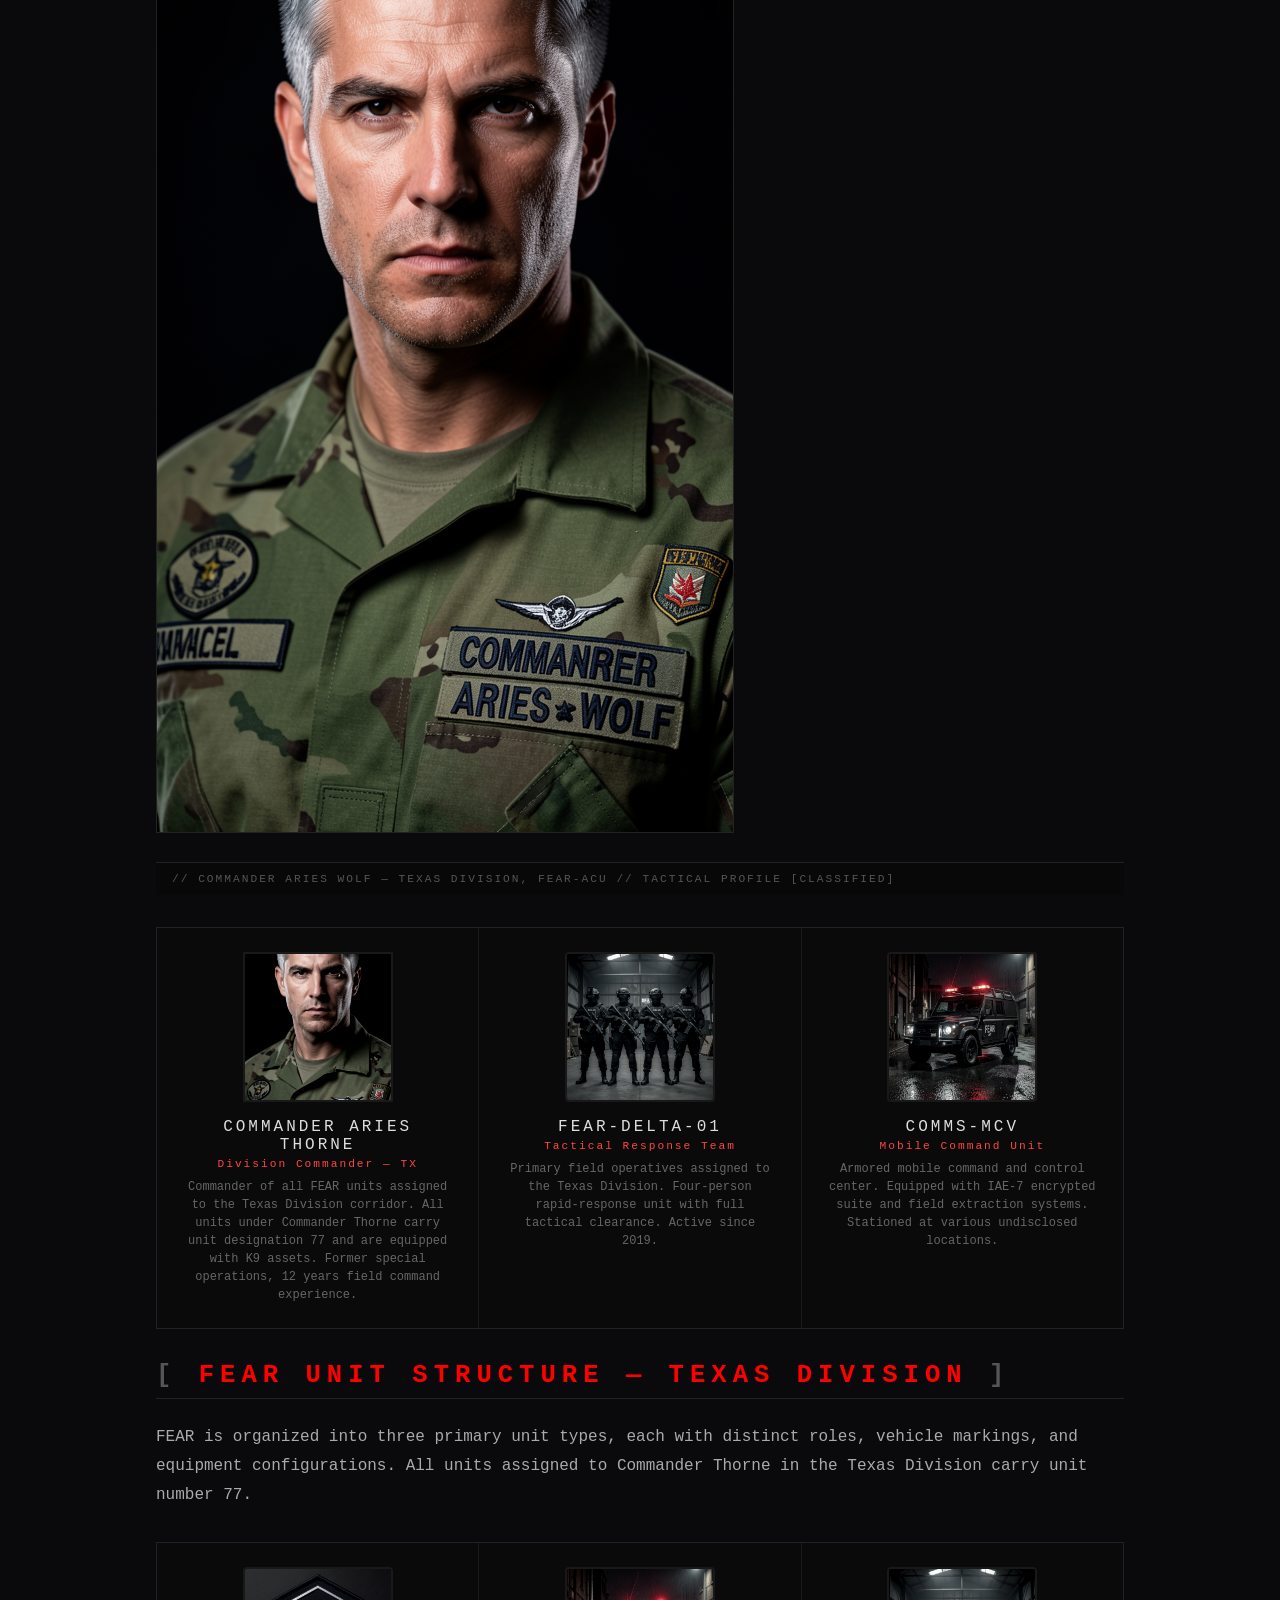
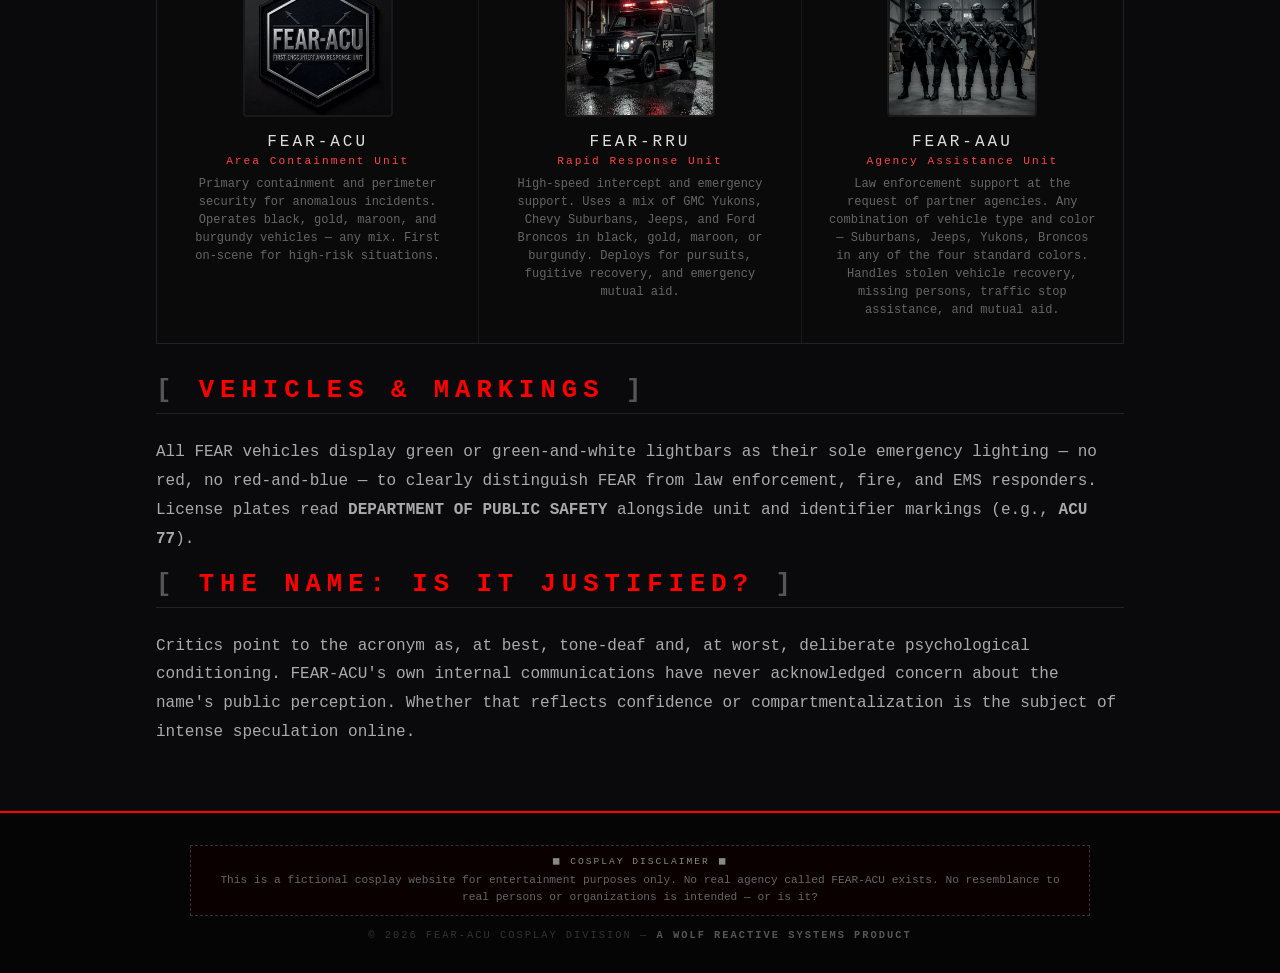
==== commit 98a73351: "Update unit cards: mixed colors, all vehicle types" ====
--- a/about.html
+++ b/about.html
@@ -143,9 +143,9 @@
         <h2>FEAR Unit Structure — Texas Division</h2>
 <p>FEAR is organized into three primary unit types, each with distinct roles, vehicle markings, and equipment configurations. All units assigned to Commander Thorne in the Texas Division carry unit number 77.</p>
 <div class="team-grid">
-    <div class="team-card"><img src="images/patch.png" alt="FEAR-ACU" style="border-radius:4px;"><div class="team-name">FEAR-ACU</div><div class="team-rank">Area Containment Unit</div><div class="team-role">Primary containment and perimeter security for anomalous incidents. Black tactical vehicles with green lightbars. First on-scene for high-risk situations.</div></div>
-    <div class="team-card"><img src="images/vehicle.png" alt="FEAR-RRU" style="border-radius:4px;"><div class="team-name">FEAR-RRU</div><div class="team-rank">Rapid Response Unit</div><div class="team-role">High-speed intercept and emergency support. Gold/Bronze marked GMC Yukons and Ford Broncos. Deploys for pursuits, fugitive recovery, and emergency mutual aid.</div></div>
-    <div class="team-card"><img src="images/team.png" alt="FEAR-AAU" style="border-radius:4px;"><div class="team-name">FEAR-AAU</div><div class="team-rank">Agency Assistance Unit</div><div class="team-role">Direct law enforcement support at the request of partner agencies. Maroon/Burgundy Suburbans and Jeeps. Handles stolen vehicle recovery, missing persons, traffic stop assistance, and other routine support calls.</div></div>
+    <div class="team-card"><img src="images/patch.png" alt="FEAR-ACU" style="border-radius:4px;"><div class="team-name">FEAR-ACU</div><div class="team-rank">Area Containment Unit</div><div class="team-role">Primary containment and perimeter security for anomalous incidents. Operates black, gold, maroon, and burgundy vehicles — any mix. First on-scene for high-risk situations.</div></div>
+    <div class="team-card"><img src="images/vehicle.png" alt="FEAR-RRU" style="border-radius:4px;"><div class="team-name">FEAR-RRU</div><div class="team-rank">Rapid Response Unit</div><div class="team-role">High-speed intercept and emergency support. Uses a mix of GMC Yukons, Chevy Suburbans, Jeeps, and Ford Broncos in black, gold, maroon, or burgundy. Deploys for pursuits, fugitive recovery, and emergency mutual aid.</div></div>
+    <div class="team-card"><img src="images/team.png" alt="FEAR-AAU" style="border-radius:4px;"><div class="team-name">FEAR-AAU</div><div class="team-rank">Agency Assistance Unit</div><div class="team-role">Law enforcement support at the request of partner agencies. Any combination of vehicle type and color — Suburbans, Jeeps, Yukons, Broncos in any of the four standard colors. Handles stolen vehicle recovery, missing persons, traffic stop assistance, and mutual aid.</div></div>
 </div>
 <h2>Vehicles & Markings</h2>
 <p>All FEAR vehicles display green or green-and-white lightbars as their sole emergency lighting — no red, no red-and-blue — to clearly distinguish FEAR from law enforcement, fire, and EMS responders. License plates read <strong>DEPARTMENT OF PUBLIC SAFETY</strong> alongside unit and identifier markings (e.g., <strong>ACU 77</strong>).</p>
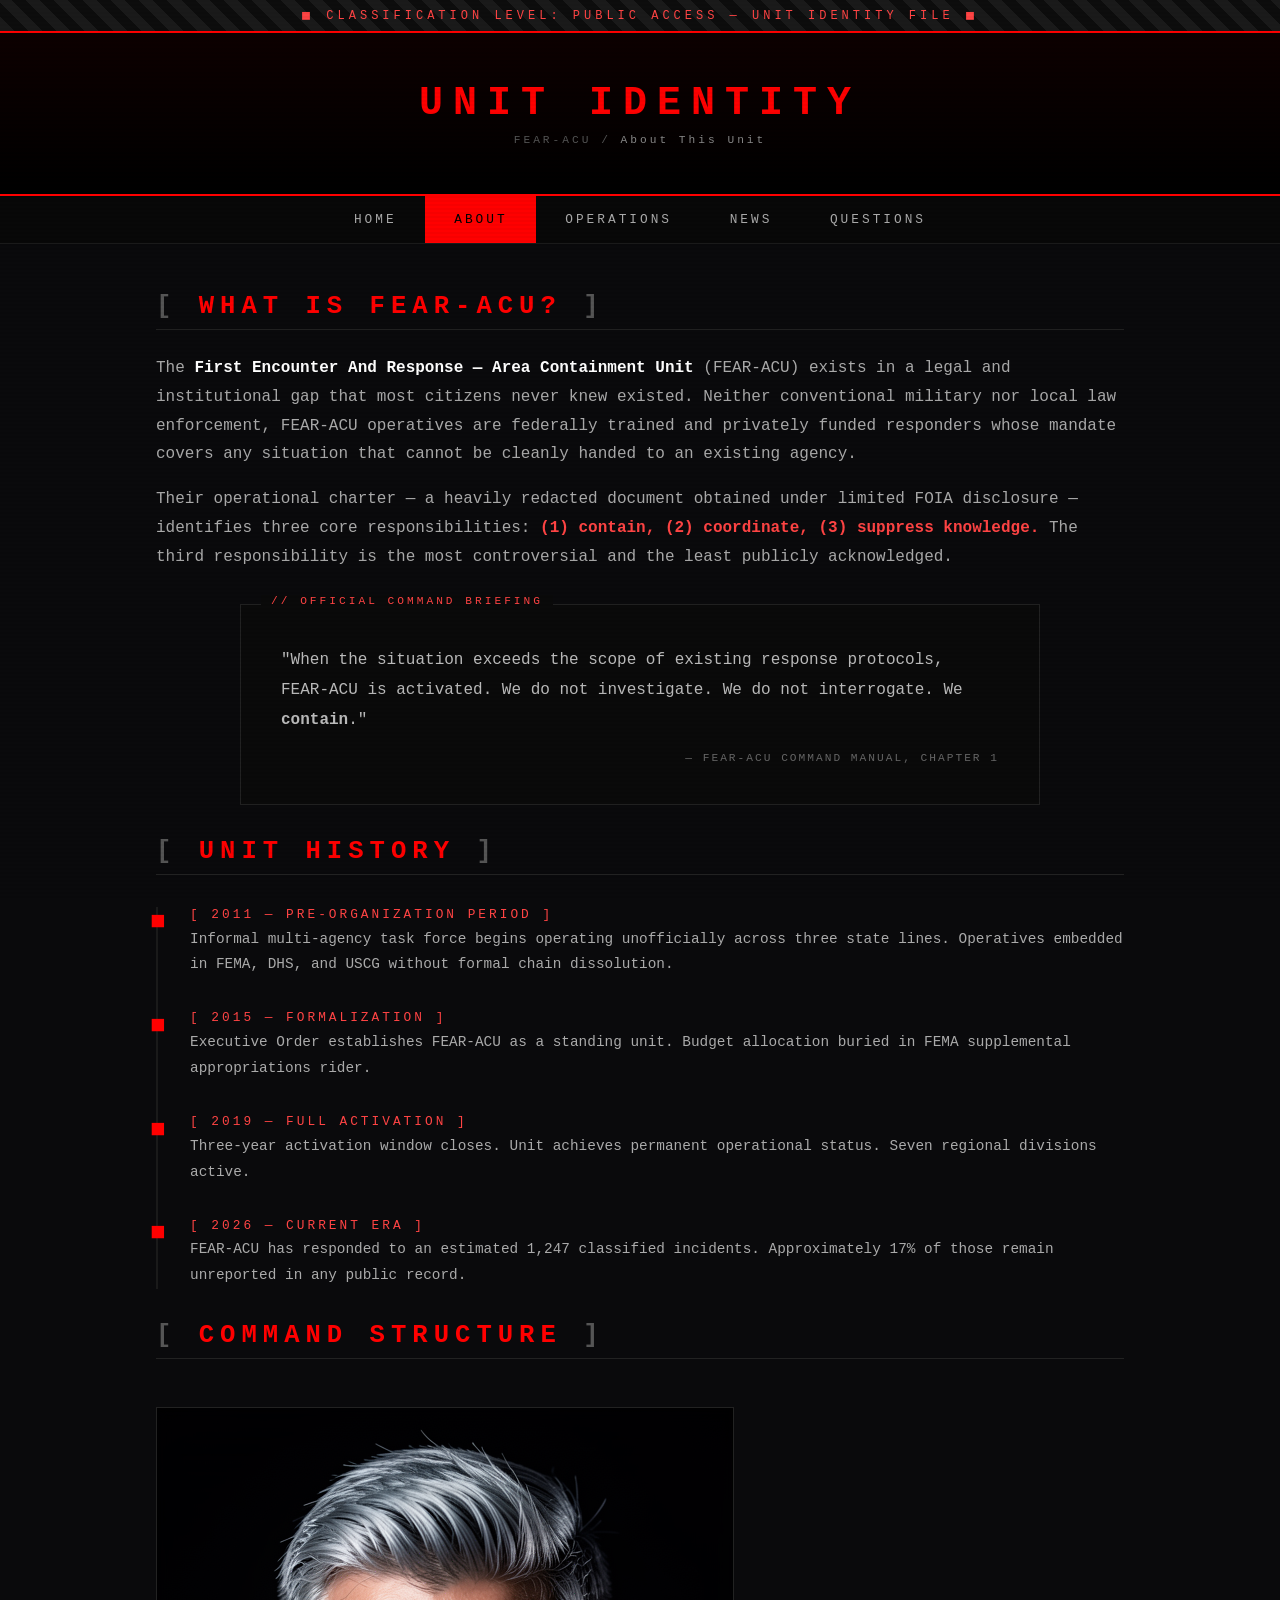
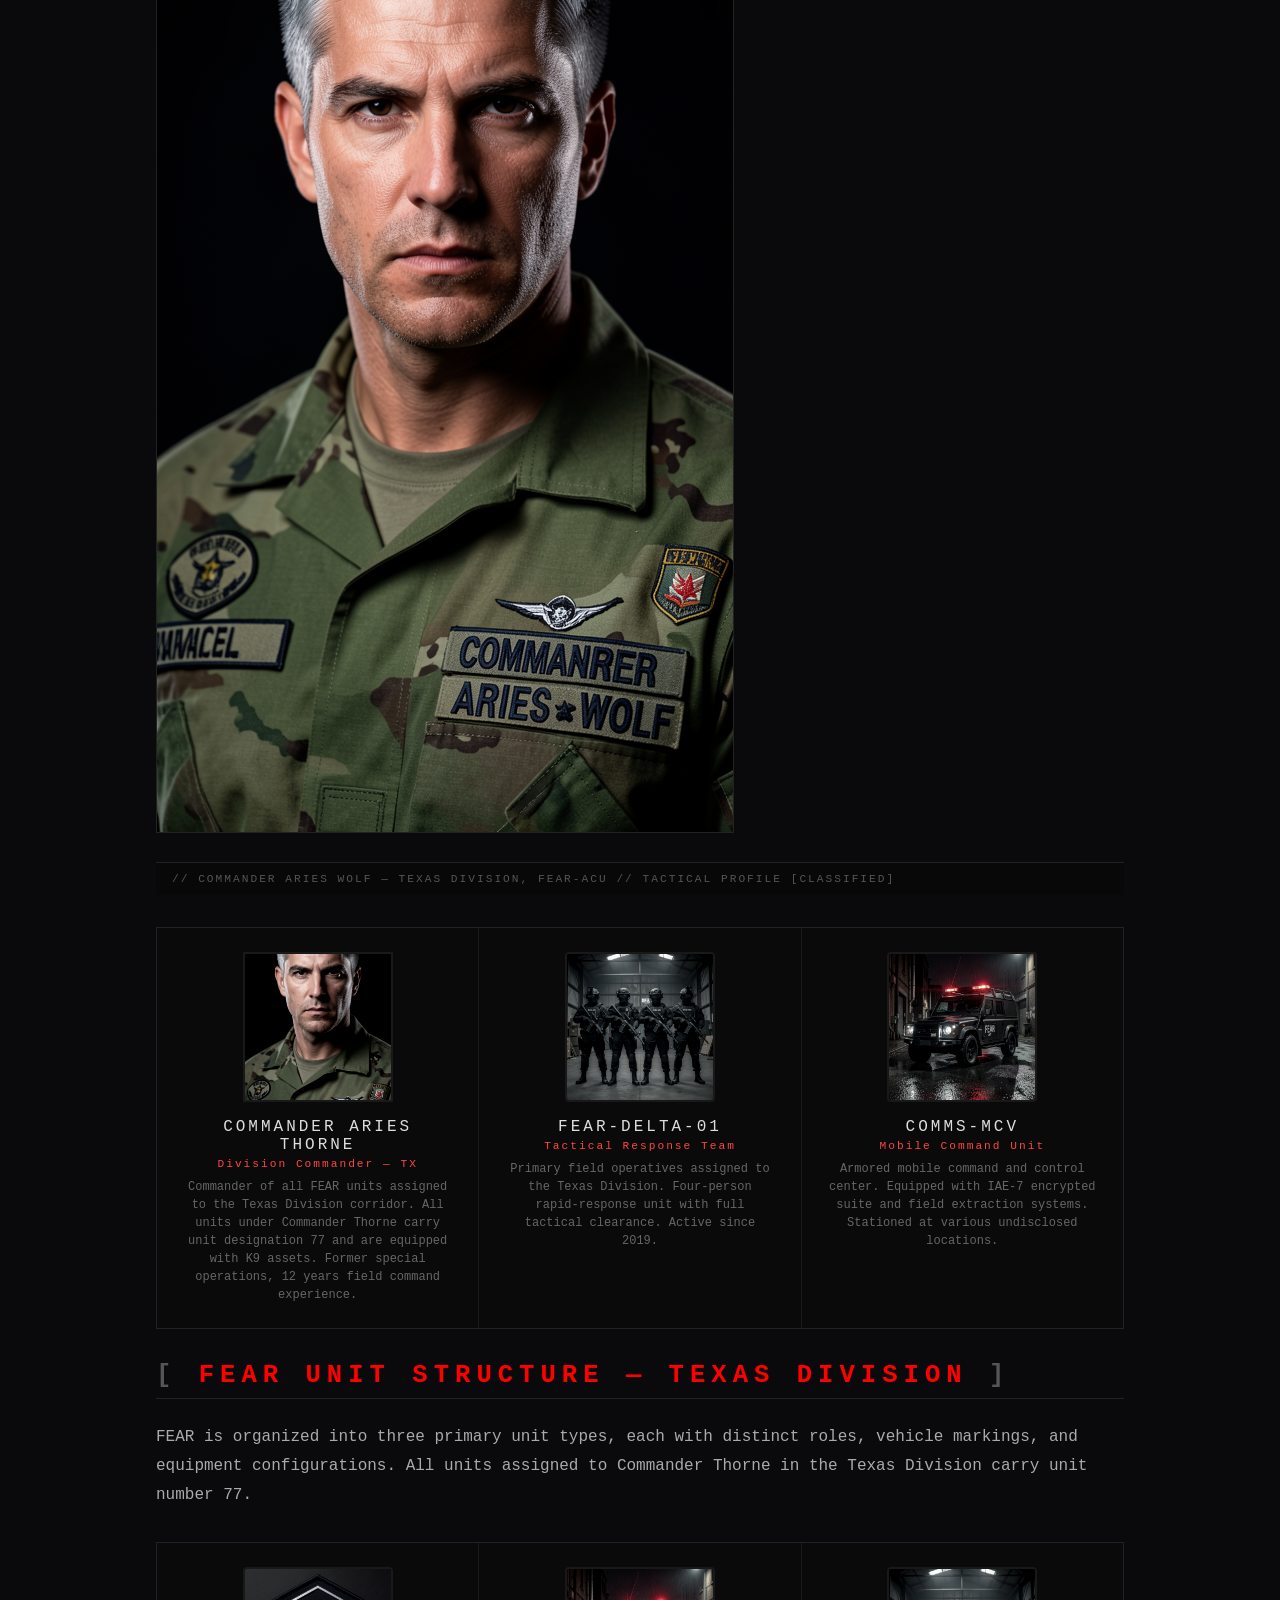
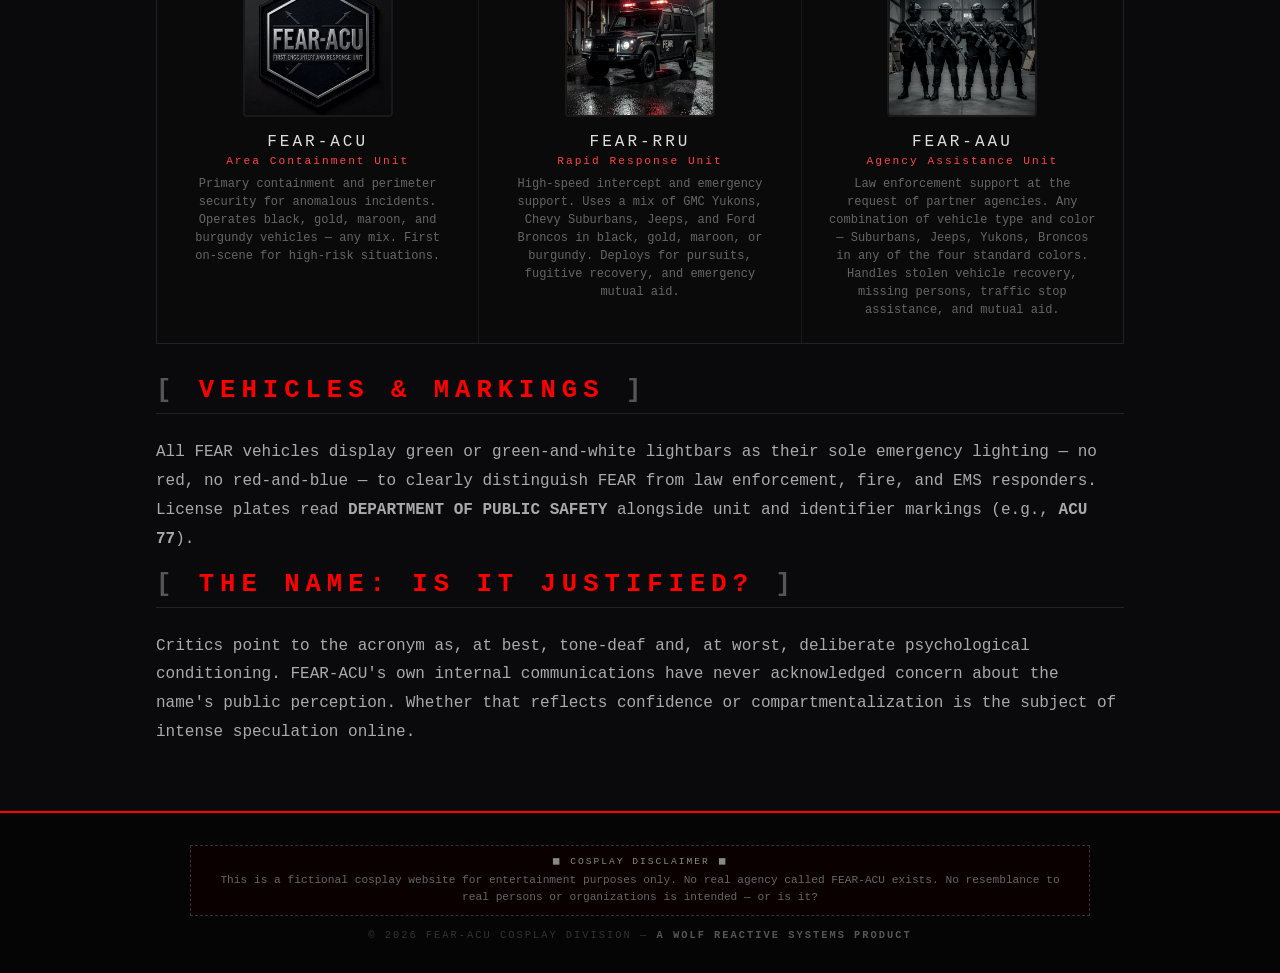
==== commit 18000900: "Update dates: current era 2026, FY2025 budget" ====
--- a/about.html
+++ b/about.html
@@ -110,7 +110,7 @@
                 <div class="tl-text">Three-year activation window closes. Unit achieves permanent operational status. Seven regional divisions active.</div>
             </div>
             <div class="timeline-item">
-                <div class="tl-year">[ 2024 — CURRENT ERA ]</div>
+                <div class="tl-year">[ 2026 — CURRENT ERA ]</div>
                 <div class="tl-text">FEAR-ACU has responded to an estimated 1,247 classified incidents. Approximately 17% of those remain unreported in any public record.</div>
             </div>
         </div>
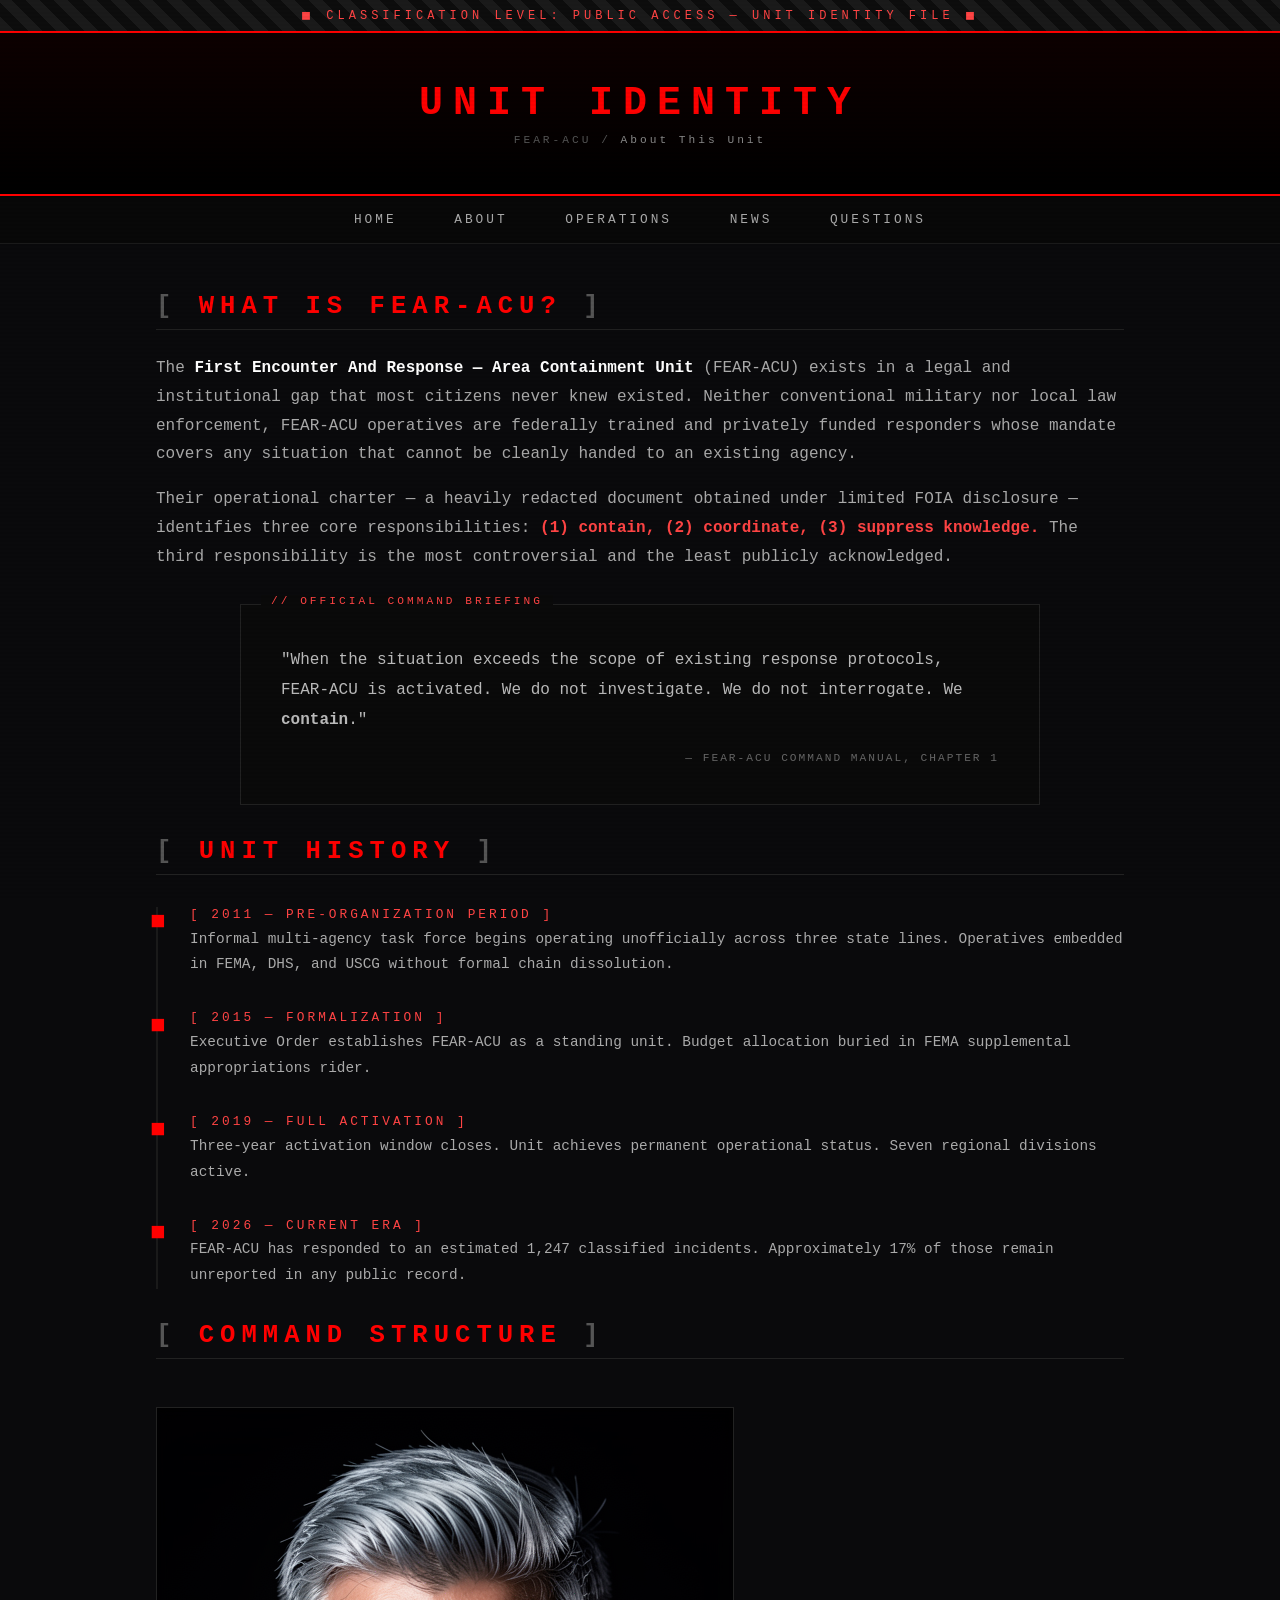
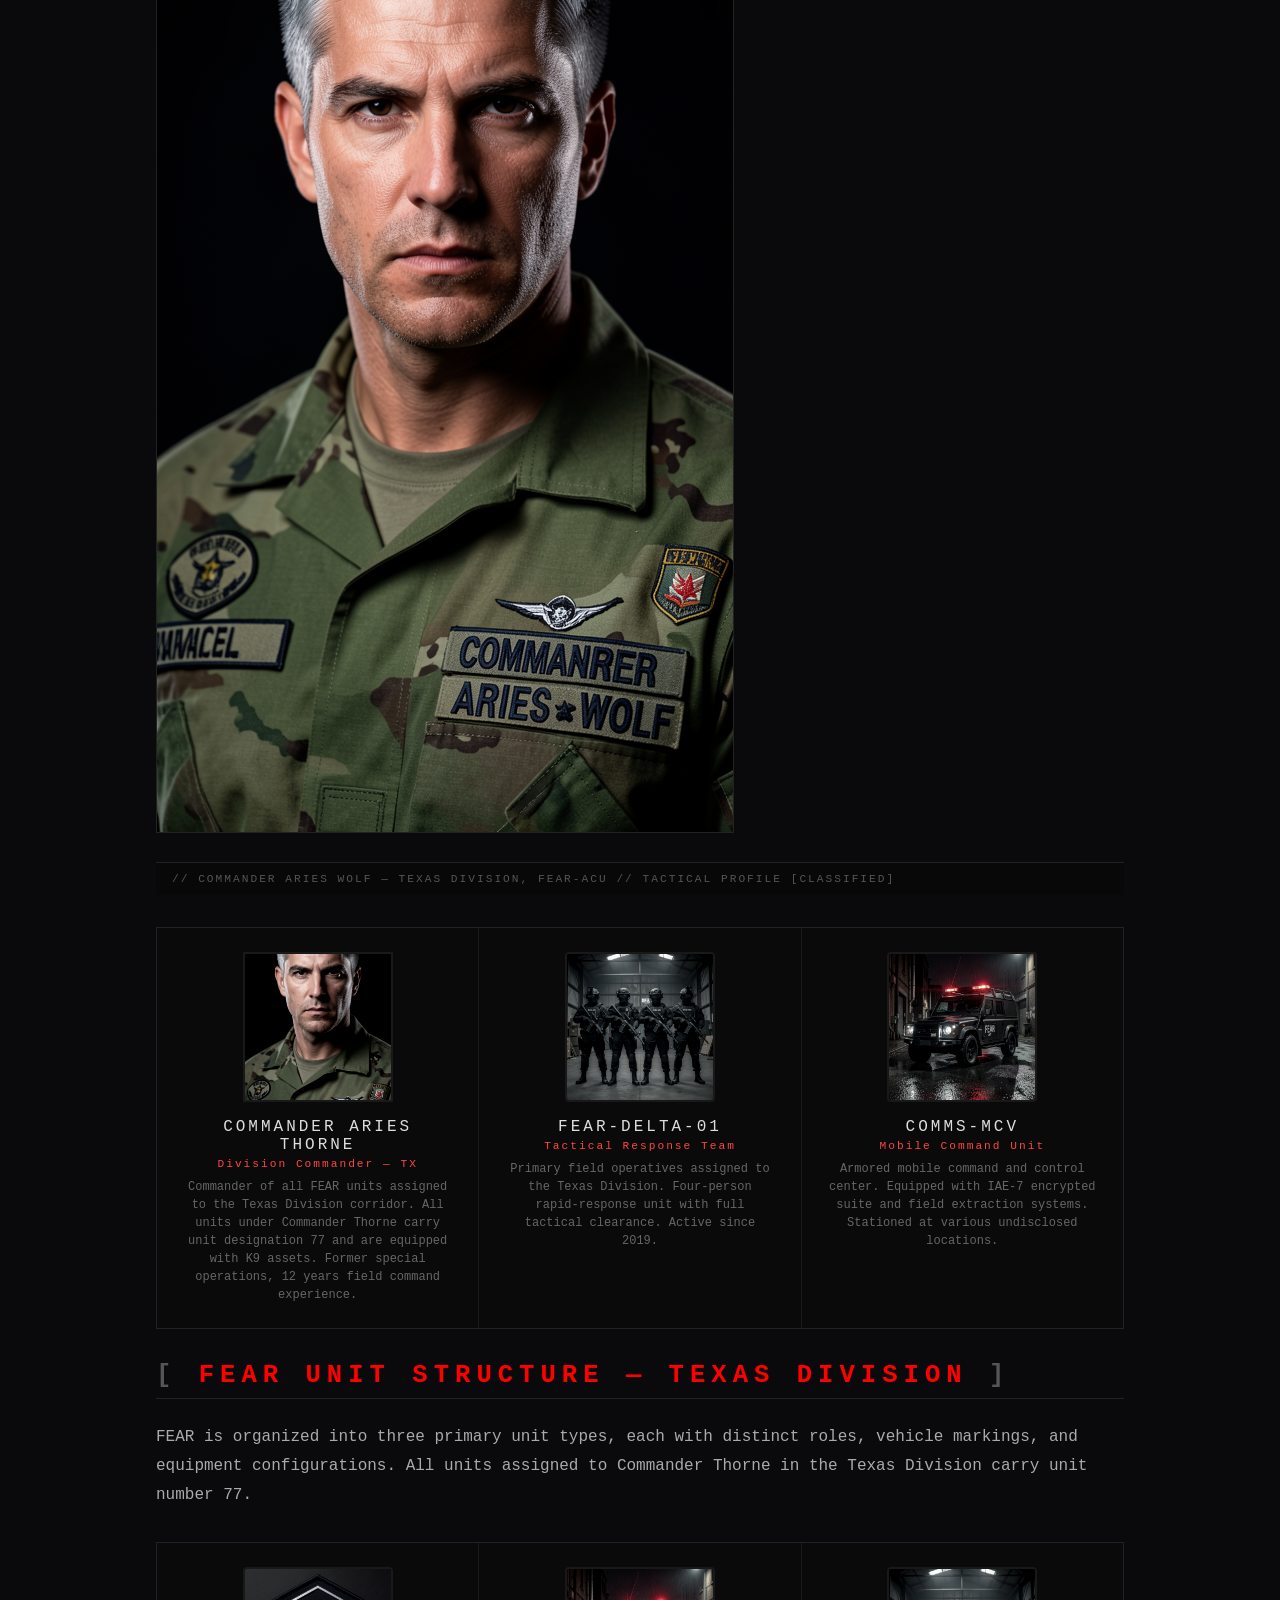
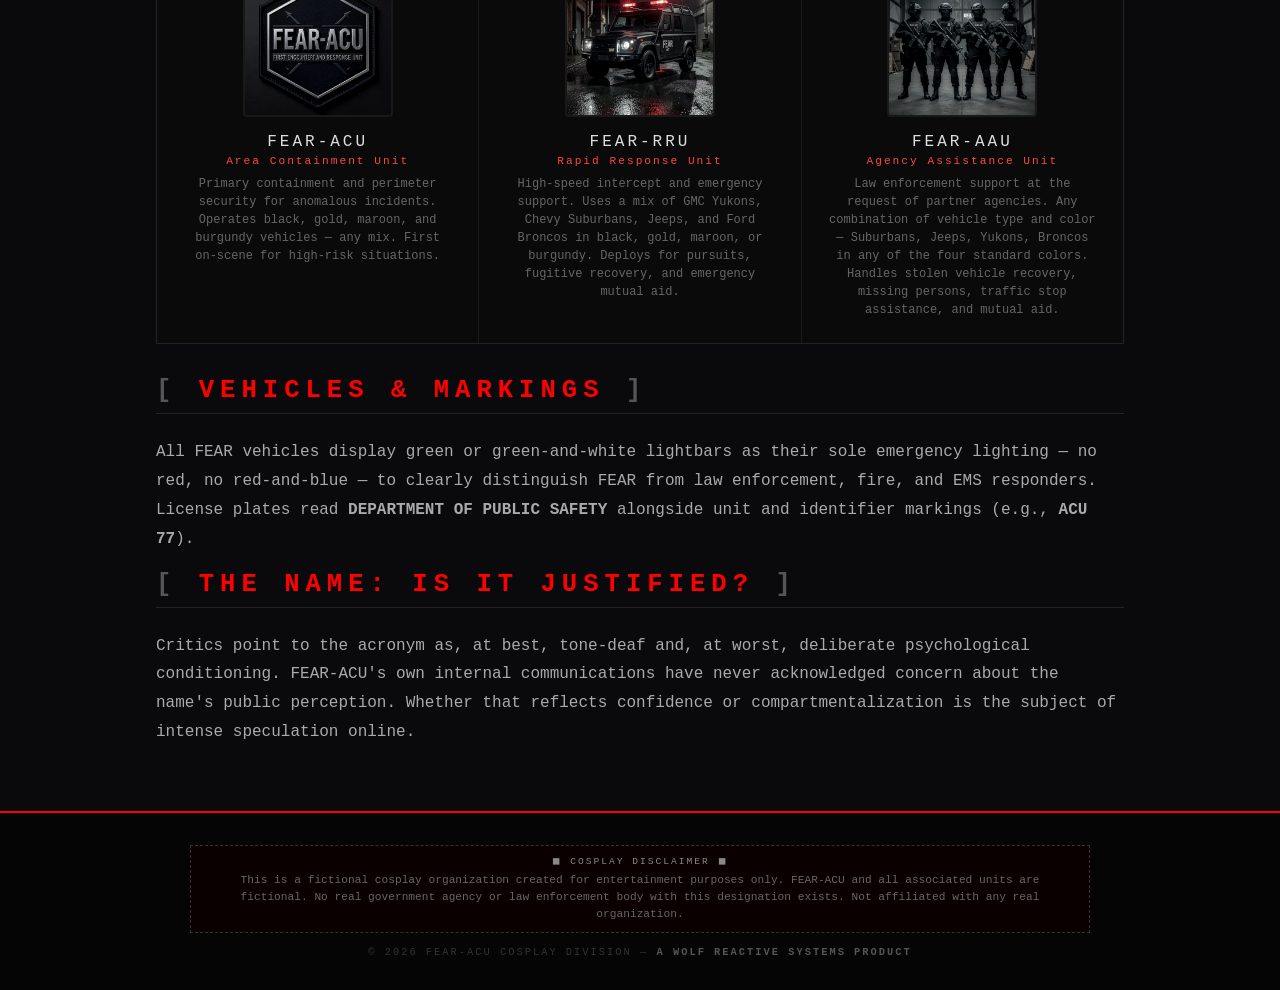
==== commit 6f9a84a8: "Clean up: standardized nav, compact disclaimer across all pages" ====
--- a/about.html
+++ b/about.html
@@ -65,12 +65,12 @@
         <div class="breadcrumb">FEAR-ACU / <span>About This Unit</span></div>
     </div>
 
-    <nav>
+        <nav>
         <ul>
             <li><a href="index.html">Home</a></li>
-            <li><a href="about.html" class="active">About</a></li>
+            <li><a href="about.html">About</a></li>
             <li><a href="operations.html">Operations</a></li>
-            <li><a href="news.html">News</a></li>
+            <li><a href="https://fearacu-news-wire.netlify.app/">News</a></li>
             <li><a href="questions.html">Questions</a></li>
         </ul>
     </nav>
@@ -161,7 +161,7 @@
     <footer>
         <div class="disclaimer">
             <div class="disclaimer-label">◼ Cosplay Disclaimer ◼</div>
-            <p>This is a fictional cosplay website for entertainment purposes only. No real agency called FEAR-ACU exists. No resemblance to real persons or organizations is intended — or is it?</p>
+            <p>This is a fictional cosplay organization created for entertainment purposes only. FEAR-ACU and all associated units are fictional. No real government agency or law enforcement body with this designation exists. Not affiliated with any real organization.</p>
         </div>
         <div class="corp-info">© 2026 FEAR-ACU COSPLAY DIVISION — <b>A WOLF REACTIVE SYSTEMS PRODUCT</b></div>
     </footer>
